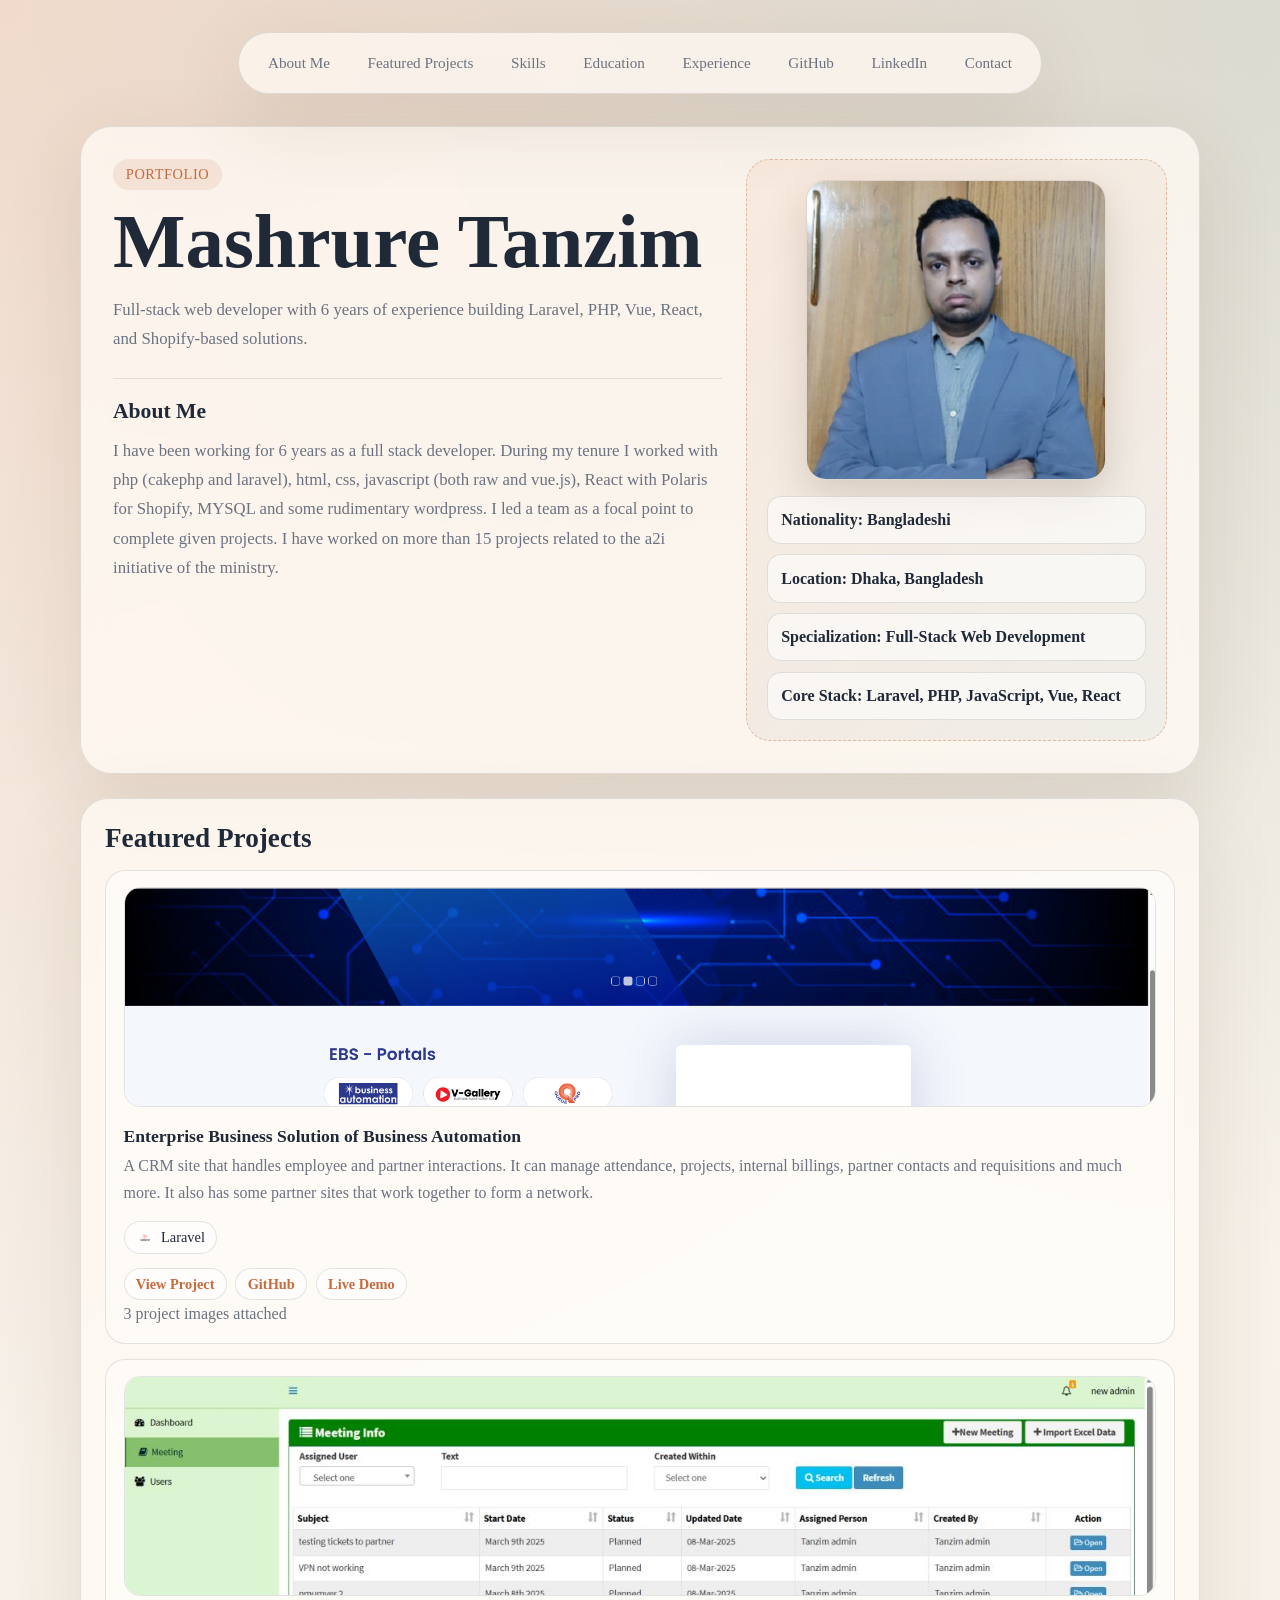
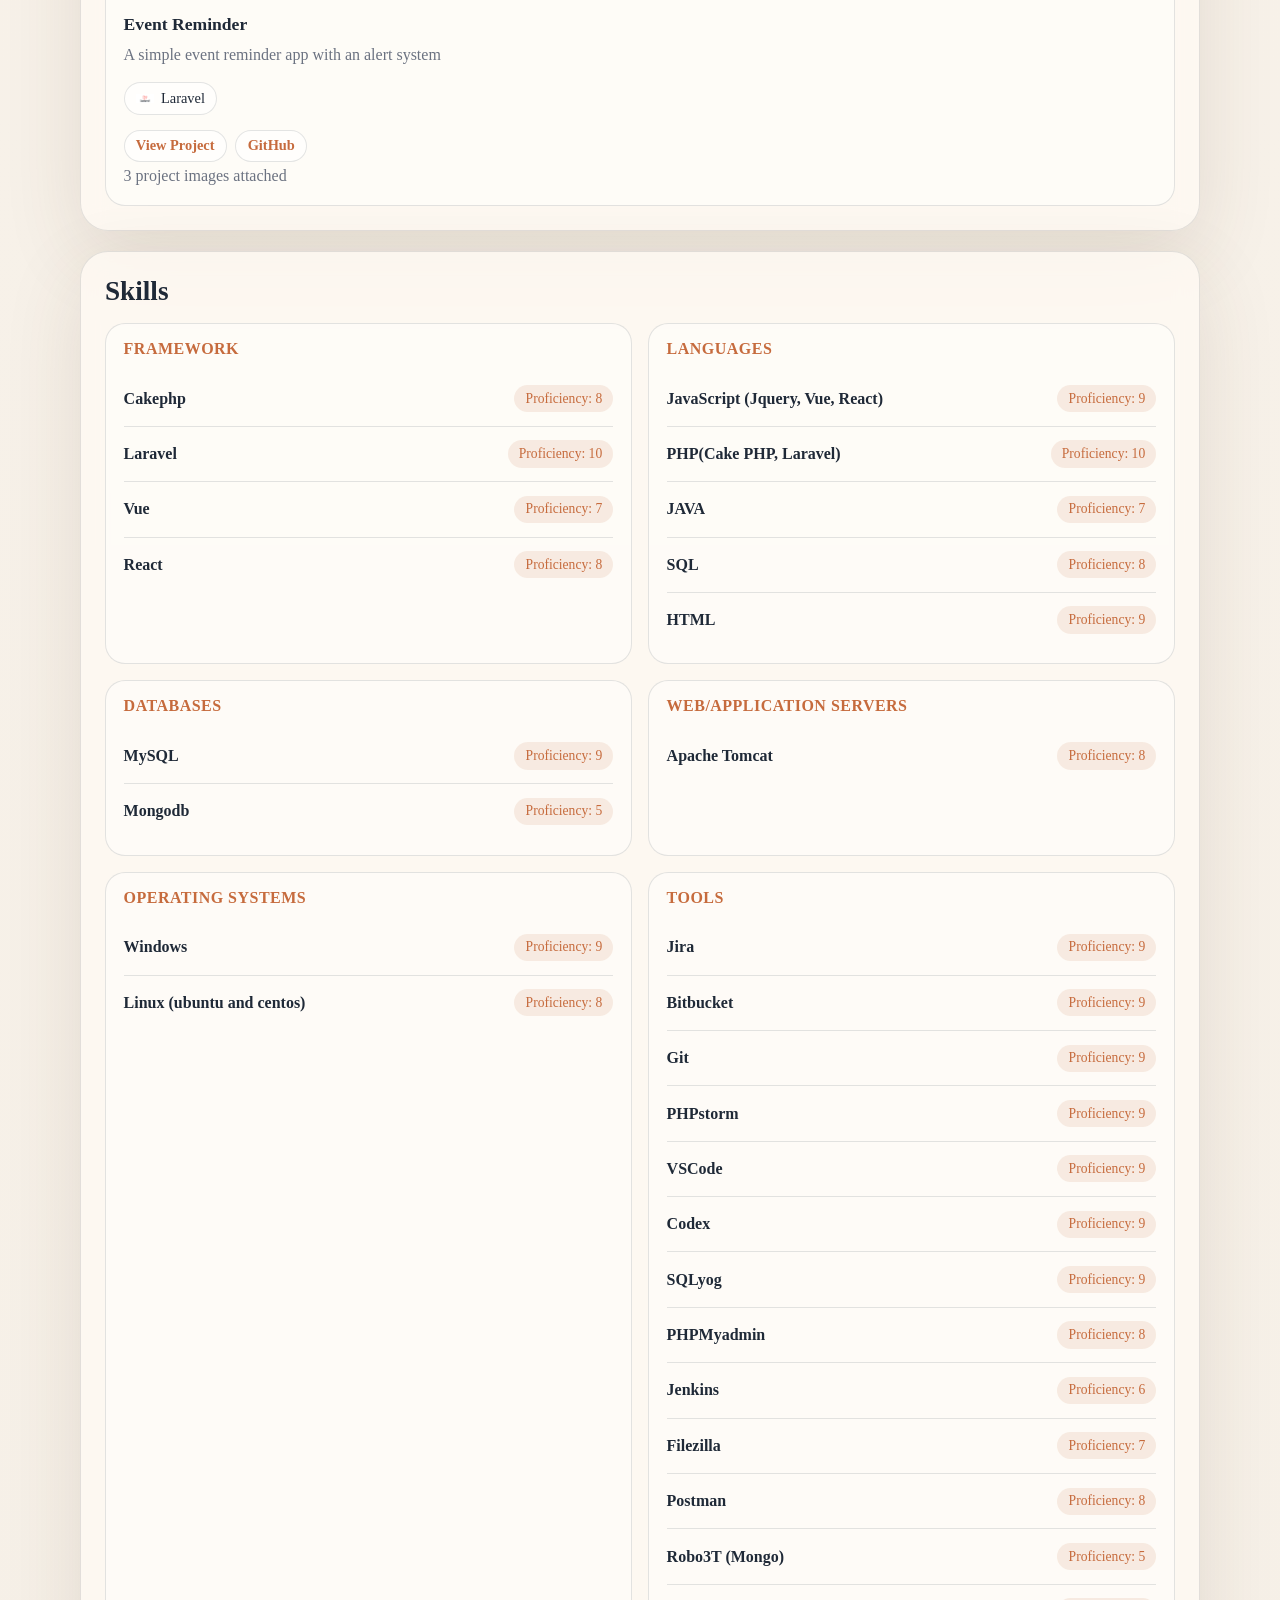
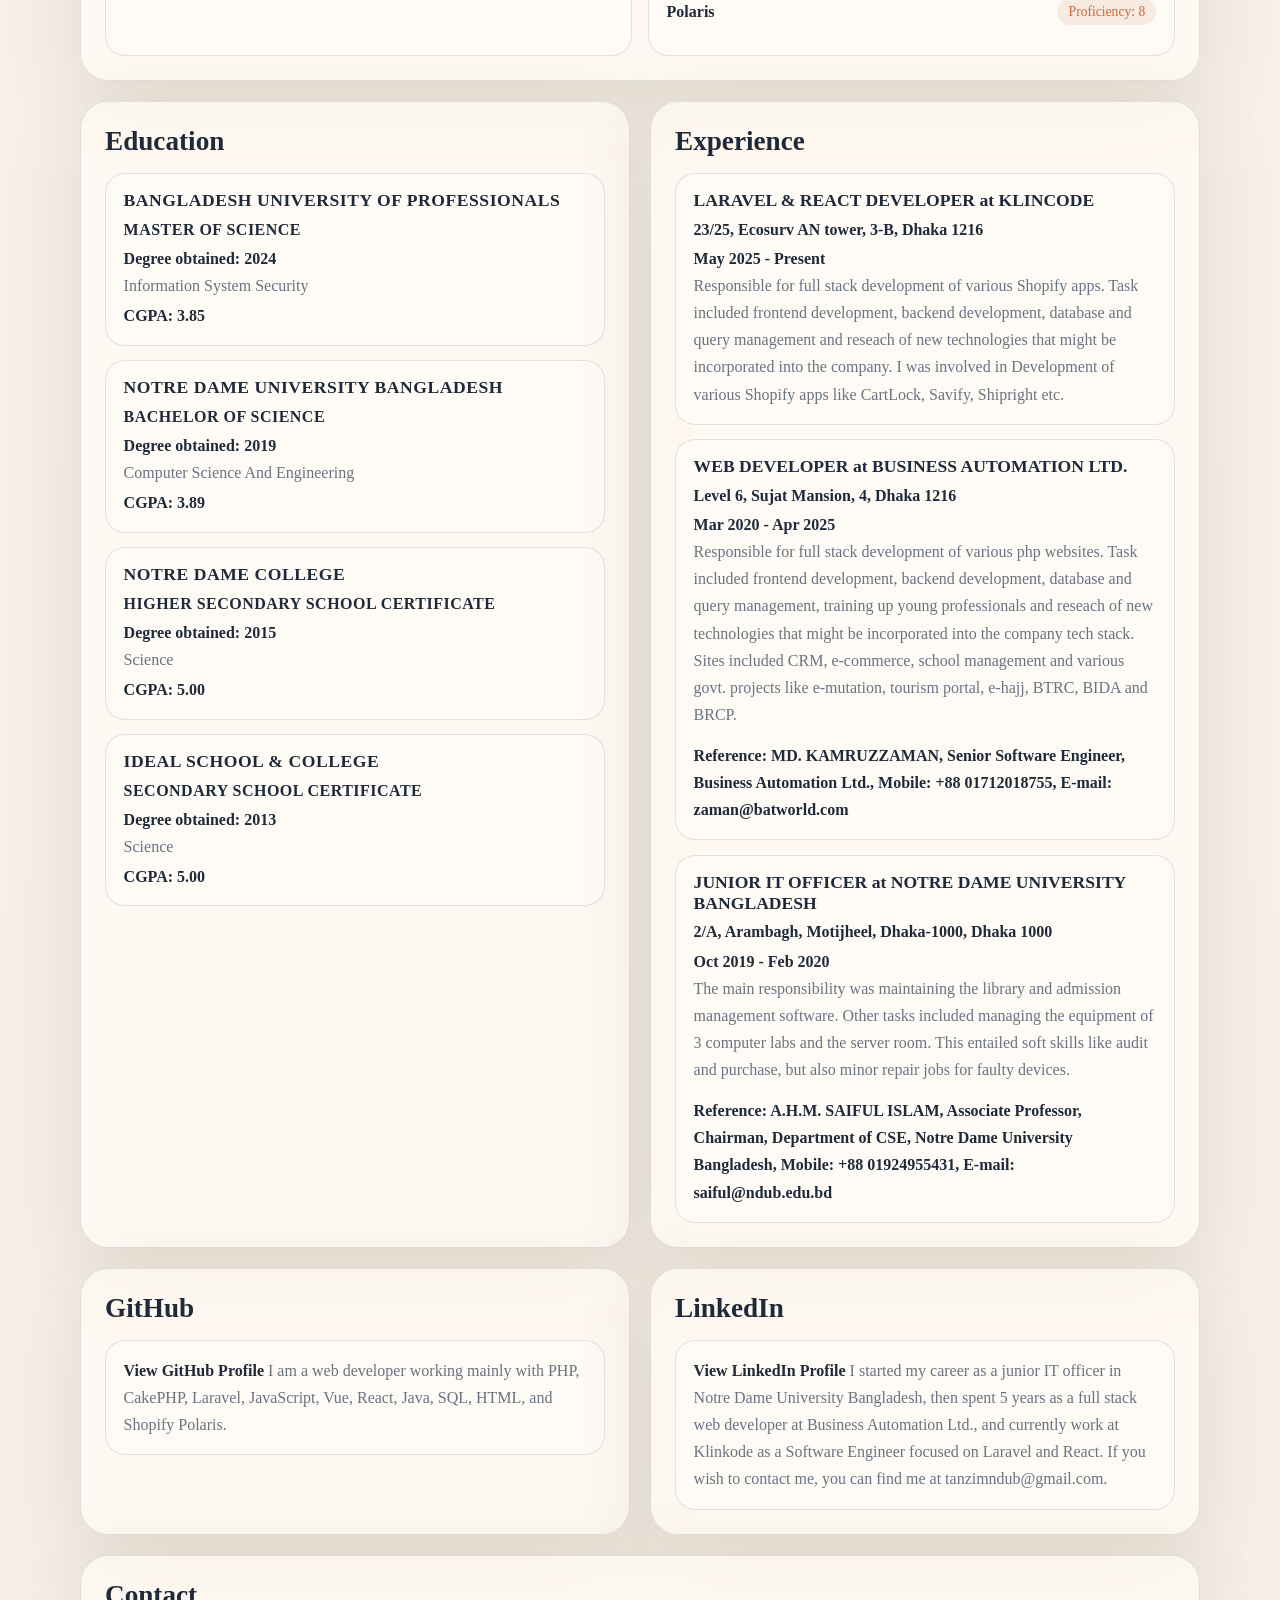
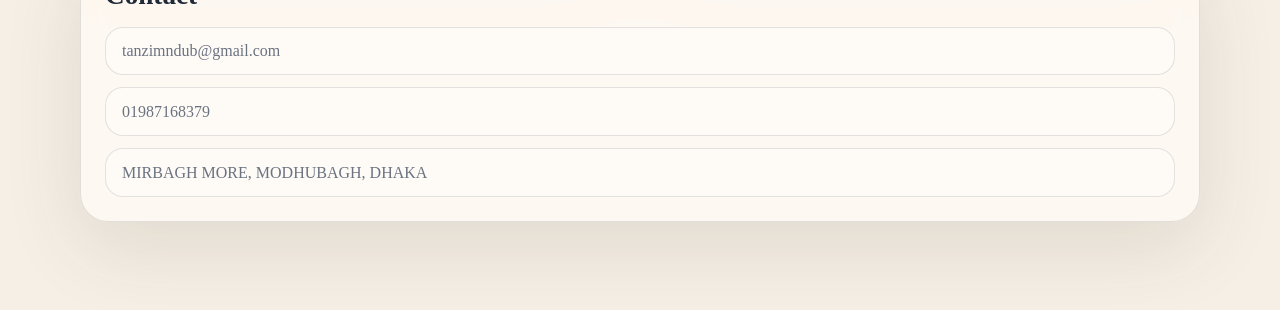
==== index.html @ 3fe3f683 "transform for github pages" ====
<!DOCTYPE html>
<html lang="en">
<head>
    <meta charset="utf-8">
    <meta name="viewport" content="width=device-width, initial-scale=1">
    <title>Portfolio</title>
    <link rel="icon" href="public/favicon.ico">
    <link rel="stylesheet" href="assets/site.css">
</head>
<body>
    <div class="page-shell">
        <header class="topbar">
            <nav aria-label="Section navigation">
                <a href="#about">About Me</a>
                <a href="#projects">Featured Projects</a>
                <a href="#skills">Skills</a>
                <a href="#education">Education</a>
                <a href="#experience">Experience</a>
                <a href="#github">GitHub</a>
                <a href="#linkedin">LinkedIn</a>
                <a href="#contact">Contact</a>
            </nav>
        </header>

        <main>
            <section class="hero" id="about">
                <div>
                    <div class="eyebrow" id="hero-eyebrow"></div>
                    <h1 id="hero-name"></h1>
                    <p id="hero-summary"></p>

                    <div class="hero-about">
                        <h2 id="hero-about-heading"></h2>
                        <p id="hero-about-text"></p>
                    </div>
                </div>

                <div class="hero-panel">
                    <div class="panel-box">
                        <img class="hero-image" id="hero-image" alt="">
                        <div class="hero-facts" id="hero-facts"></div>
                    </div>
                </div>
            </section>

            <section class="content-grid">
                <article class="section-card span-12" id="projects">
                    <h2>Featured Projects</h2>
                    <div class="project-list" id="projects-list"></div>
                </article>

                <article class="section-card span-12" id="skills">
                    <h2>Skills</h2>
                    <div class="skill-groups" id="skills-groups"></div>
                </article>

                <article class="section-card span-6" id="education">
                    <h2>Education</h2>
                    <div class="education-list" id="education-list"></div>
                </article>

                <article class="section-card span-6" id="experience">
                    <h2>Experience</h2>
                    <div class="experience-list" id="experience-list"></div>
                </article>

                <article class="section-card span-6" id="github">
                    <h2>GitHub</h2>
                    <div class="link-grid">
                        <a id="github-link" href="#" target="_blank" rel="noreferrer" aria-label="Open GitHub profile">
                            <strong id="github-title"></strong>
                            <span id="github-description"></span>
                        </a>
                    </div>
                </article>

                <article class="section-card span-6" id="linkedin">
                    <h2>LinkedIn</h2>
                    <div class="link-grid">
                        <a id="linkedin-link" href="#" target="_blank" rel="noreferrer" aria-label="Open LinkedIn profile">
                            <strong id="linkedin-title"></strong>
                            <span id="linkedin-description"></span>
                        </a>
                    </div>
                </article>

                <article class="section-card span-12" id="contact">
                    <h2>Contact</h2>
                    <div class="contact-list">
                        <div id="contact-email"></div>
                        <div id="contact-phone"></div>
                        <div id="contact-location"></div>
                    </div>
                </article>
            </section>
        </main>

        <footer>
            
        </footer>
    </div>

    <script type="module" src="assets/site.js"></script>
</body>
</html>
---- assets/site.css ----
:root {
    --bg: #f5efe6;
    --surface: rgba(255, 250, 244, 0.78);
    --surface-strong: #fffaf4;
    --text: #1f2937;
    --muted: #6b7280;
    --line: rgba(31, 41, 55, 0.12);
    --accent: #c66b3d;
    --accent-soft: rgba(198, 107, 61, 0.12);
    --shadow: 0 24px 80px rgba(84, 54, 31, 0.12);
}

* {
    box-sizing: border-box;
}

html {
    scroll-behavior: smooth;
}

body {
    margin: 0;
    min-height: 100vh;
    font-family: Georgia, "Times New Roman", serif;
    color: var(--text);
    background:
        radial-gradient(circle at top left, rgba(198, 107, 61, 0.18), transparent 28%),
        radial-gradient(circle at top right, rgba(47, 95, 83, 0.14), transparent 24%),
        linear-gradient(180deg, #f8f2ea 0%, var(--bg) 100%);
}

a {
    color: inherit;
    text-decoration: none;
}

.page-shell {
    width: min(1120px, calc(100% - 2rem));
    margin: 0 auto;
    padding: 2rem 0 4rem;
}

.topbar {
    position: sticky;
    top: 1rem;
    z-index: 10;
    display: flex;
    justify-content: center;
    margin-bottom: 2rem;
}

.topbar nav {
    display: flex;
    gap: 0.75rem;
    flex-wrap: wrap;
    justify-content: center;
    padding: 0.85rem 1rem;
    border: 1px solid var(--line);
    border-radius: 999px;
    background: rgba(255, 250, 244, 0.72);
    backdrop-filter: blur(16px);
    box-shadow: var(--shadow);
}

.topbar a,
.back-link {
    padding: 0.45rem 0.8rem;
    border-radius: 999px;
    color: var(--muted);
    font-size: 0.95rem;
}

.topbar a:hover,
.back-link:hover {
    background: var(--accent-soft);
    color: var(--text);
}

.hero,
.section-card,
.content-card {
    border: 1px solid var(--line);
    background: var(--surface);
    backdrop-filter: blur(12px);
    box-shadow: var(--shadow);
}

.hero {
    display: grid;
    grid-template-columns: 1.3fr 0.9fr;
    gap: 1.5rem;
    padding: 2rem;
    border-radius: 32px;
    margin-bottom: 1.5rem;
}

.eyebrow {
    display: inline-flex;
    align-items: center;
    gap: 0.5rem;
    margin-bottom: 1rem;
    padding: 0.45rem 0.8rem;
    border-radius: 999px;
    background: var(--accent-soft);
    color: var(--accent);
    font-size: 0.9rem;
    letter-spacing: 0.04em;
    text-transform: uppercase;
}

h1,
h2,
h3,
p {
    margin: 0;
}

h1 {
    font-size: clamp(2.6rem, 6vw, 5.2rem);
    line-height: 0.95;
    margin-bottom: 1rem;
}

.hero p,
.lead {
    max-width: 42rem;
    color: var(--muted);
    font-size: 1.05rem;
    line-height: 1.75;
}

.hero-about {
    margin-top: 1.5rem;
    padding-top: 1.25rem;
    border-top: 1px solid var(--line);
}

.hero-about h2 {
    margin-bottom: 0.75rem;
    font-size: 1.35rem;
}

.hero-panel {
    display: grid;
    gap: 1rem;
}

.panel-box {
    border: 1px dashed rgba(198, 107, 61, 0.4);
    border-radius: 24px;
    background:
        linear-gradient(135deg, rgba(198, 107, 61, 0.12), rgba(47, 95, 83, 0.08)),
        var(--surface-strong);
    min-height: 220px;
    padding: 1.25rem;
}

.hero-image {
    width: 100%;
    max-width: 300px;
    height: 300px;
    object-fit: cover;
    object-position: center top;
    border-radius: 20px;
    border: 1px solid rgba(31, 41, 55, 0.1);
    box-shadow: 0 16px 40px rgba(84, 54, 31, 0.18);
    margin-bottom: 1rem;
    margin-inline: auto;
    display: block;
}

.hero-facts {
    display: grid;
    gap: 0.65rem;
    margin-top: 0.25rem;
}

.hero-fact {
    display: block;
    padding: 0.7rem 0.85rem;
    border-radius: 14px;
    background: rgba(255, 255, 255, 0.56);
    border: 1px solid var(--line);
    font-weight: 700;
    color: var(--text);
    line-height: 1.5;
}

.content-grid {
    display: grid;
    grid-template-columns: repeat(12, 1fr);
    gap: 1.25rem;
}

.section-card,
.content-card {
    padding: 1.5rem;
    border-radius: 28px;
    min-height: 220px;
}

.section-card h2,
.content-card h2 {
    margin-bottom: 0.8rem;
    font-size: 1.7rem;
}

.span-6 {
    grid-column: span 6;
}

.span-12 {
    grid-column: span 12;
}

.link-grid,
.education-list,
.experience-list,
.project-list {
    display: grid;
    gap: 0.9rem;
    margin-top: 1rem;
}

.link-grid a {
    display: block;
    padding: 1rem 1.1rem;
    border: 1px solid var(--line);
    border-radius: 20px;
    background: rgba(255, 255, 255, 0.36);
    transition: transform 0.2s ease, border-color 0.2s ease;
}

.link-grid a:hover {
    transform: translateY(-2px);
    border-color: rgba(198, 107, 61, 0.4);
}

.contact-list {
    display: grid;
    gap: 0.75rem;
    margin-top: 1rem;
}

.skill-groups {
    display: grid;
    grid-template-columns: repeat(2, minmax(0, 1fr));
    gap: 1rem;
    margin-top: 1rem;
}

.skill-group,
.skill-item,
.experience-item,
.education-item,
.project-item,
.highlight-item,
.image-card {
    padding: 1rem 1.1rem;
    border-radius: 20px;
    border: 1px solid var(--line);
    background: rgba(255, 255, 255, 0.42);
}

.skill-group h3 {
    margin-bottom: 0.85rem;
    font-size: 1rem;
    color: var(--accent);
    letter-spacing: 0.03em;
    text-transform: uppercase;
}

.skill-item {
    display: grid;
    grid-template-columns: minmax(0, 1fr) auto;
    align-items: center;
    gap: 0.75rem;
    padding: 0.85rem 0;
    border: 0;
    border-radius: 0;
    background: transparent;
}

.skill-item + .skill-item {
    border-top: 1px solid var(--line);
}

.skill-score {
    flex-shrink: 0;
    padding: 0.35rem 0.7rem;
    border-radius: 999px;
    background: var(--accent-soft);
    color: var(--accent);
    font-size: 0.85rem;
    white-space: nowrap;
}

.education-item h3,
.experience-item h3,
.project-item h3 {
    margin-bottom: 0.35rem;
    font-size: 1.1rem;
}

.education-item h3 {
    text-transform: uppercase;
    letter-spacing: 0.03em;
}

.education-degree,
.education-meta,
.experience-meta,
.experience-reference {
    color: var(--text);
    font-weight: 700;
    line-height: 1.6;
}

.education-degree {
    margin-bottom: 0.25rem;
    text-transform: uppercase;
    letter-spacing: 0.03em;
}

.education-meta,
.experience-meta {
    margin-top: 0.25rem;
}

.experience-reference {
    margin-top: 0.85rem;
    line-height: 1.7;
}

.section-card p,
.project-meta,
.link-grid a span,
.caption,
.muted-copy {
    color: var(--muted);
    line-height: 1.7;
}

.project-list {
    grid-template-columns: 1fr;
}

.project-preview {
    width: 100%;
    height: 220px;
    margin-bottom: 0.9rem;
    border-radius: 16px;
    border: 1px solid var(--line);
    object-fit: cover;
    object-position: top center;
}

.project-item h3 a:hover {
    color: var(--accent);
}

.project-tags,
.project-links,
.meta-list,
.tag-list,
.link-list {
    display: flex;
    flex-wrap: wrap;
    gap: 0.55rem;
    margin-top: 0.9rem;
}

.project-tag,
.project-link,
.meta-pill,
.tag,
.action-link {
    display: inline-flex;
    align-items: center;
    gap: 0.45rem;
    padding: 0.4rem 0.7rem;
    border-radius: 999px;
    border: 1px solid var(--line);
    background: rgba(255, 255, 255, 0.55);
    font-size: 0.9rem;
    line-height: 1.2;
}

.project-tag img,
.tag img {
    width: 18px;
    height: 18px;
    object-fit: contain;
    flex-shrink: 0;
}

.project-link,
.action-link,
.back-link {
    color: var(--accent);
    font-weight: 700;
}

.back-link {
    display: inline-flex;
    align-items: center;
    gap: 0.4rem;
    margin-bottom: 1.25rem;
    padding: 0.7rem 1rem;
    border: 1px solid var(--line);
    border-radius: 999px;
    background: rgba(255, 250, 244, 0.72);
    box-shadow: var(--shadow);
}

.hero.detail-hero {
    grid-template-columns: 1.15fr 0.85fr;
    padding: 1.6rem;
}

.cover-image {
    width: 100%;
    height: 100%;
    min-height: 280px;
    object-fit: cover;
    border-radius: 22px;
    border: 1px solid var(--line);
}

.content-grid.project-detail-grid {
    grid-template-columns: 1.2fr 0.8fr;
}

.body-copy {
    color: var(--text);
    line-height: 1.85;
    white-space: pre-line;
}

.highlight-list,
.image-grid {
    display: grid;
    gap: 0.75rem;
    margin-top: 0.9rem;
}

.image-card img {
    width: 100%;
    border-radius: 14px;
    border: 1px solid var(--line);
    object-fit: cover;
}

.empty-state,
.empty-note {
    margin-top: 1rem;
    padding: 1rem 1.1rem;
    border: 1px dashed rgba(198, 107, 61, 0.35);
    border-radius: 20px;
    color: var(--muted);
    background: rgba(255, 255, 255, 0.28);
}

.contact-list div {
    padding: 0.9rem 1rem;
    border-radius: 18px;
    background: rgba(255, 255, 255, 0.4);
    border: 1px solid var(--line);
    color: var(--muted);
}

footer {
    padding: 1.5rem 0 0;
    text-align: center;
    color: var(--muted);
    font-size: 0.95rem;
}

@media (max-width: 900px) {
    .hero,
    .hero.detail-hero,
    .content-grid,
    .content-grid.project-detail-grid,
    .skill-groups {
        grid-template-columns: 1fr;
    }

    .span-6,
    .span-12 {
        grid-column: auto;
    }
}

@media (max-width: 640px) {
    .page-shell {
        width: min(100% - 1rem, 1120px);
        padding-top: 1rem;
    }

    .topbar {
        top: 0.5rem;
        margin-bottom: 1rem;
    }

    .topbar nav {
        border-radius: 24px;
    }

    .hero,
    .section-card,
    .content-card {
        padding: 1.2rem;
        border-radius: 24px;
    }
}
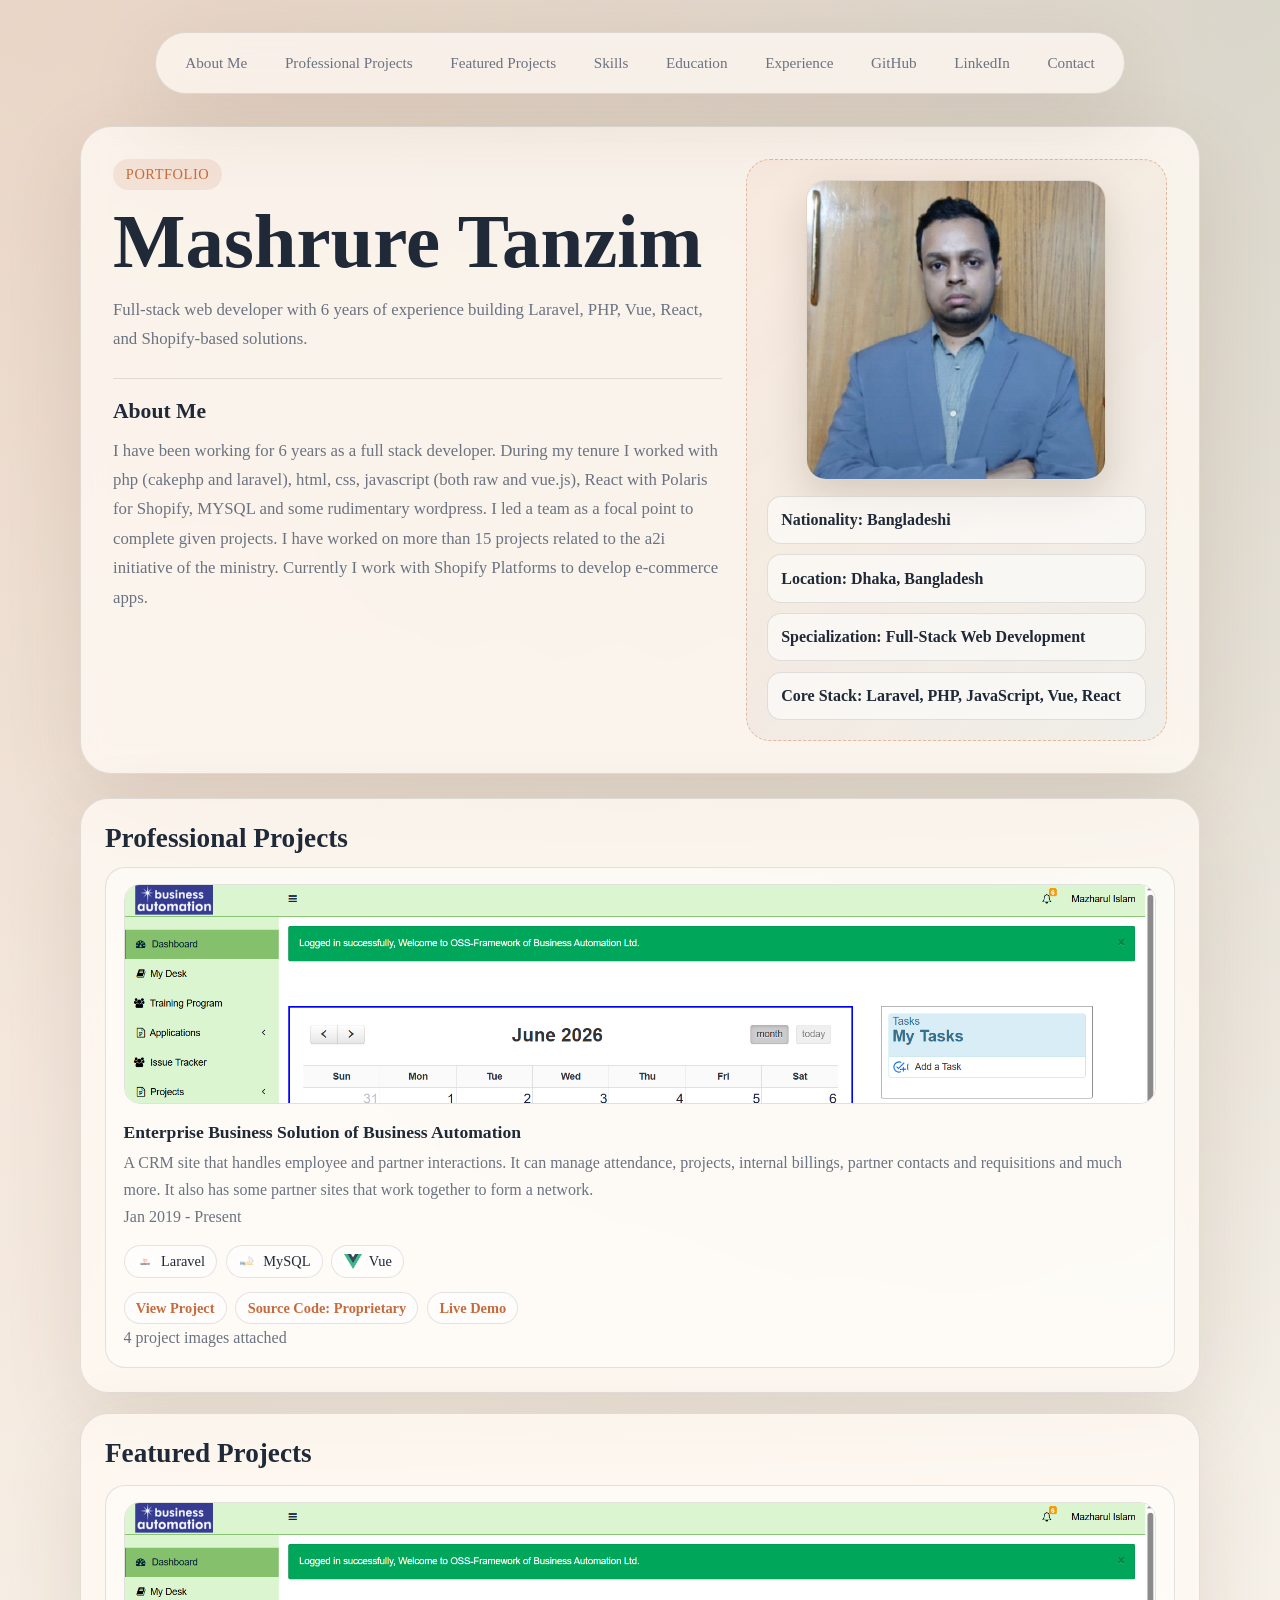
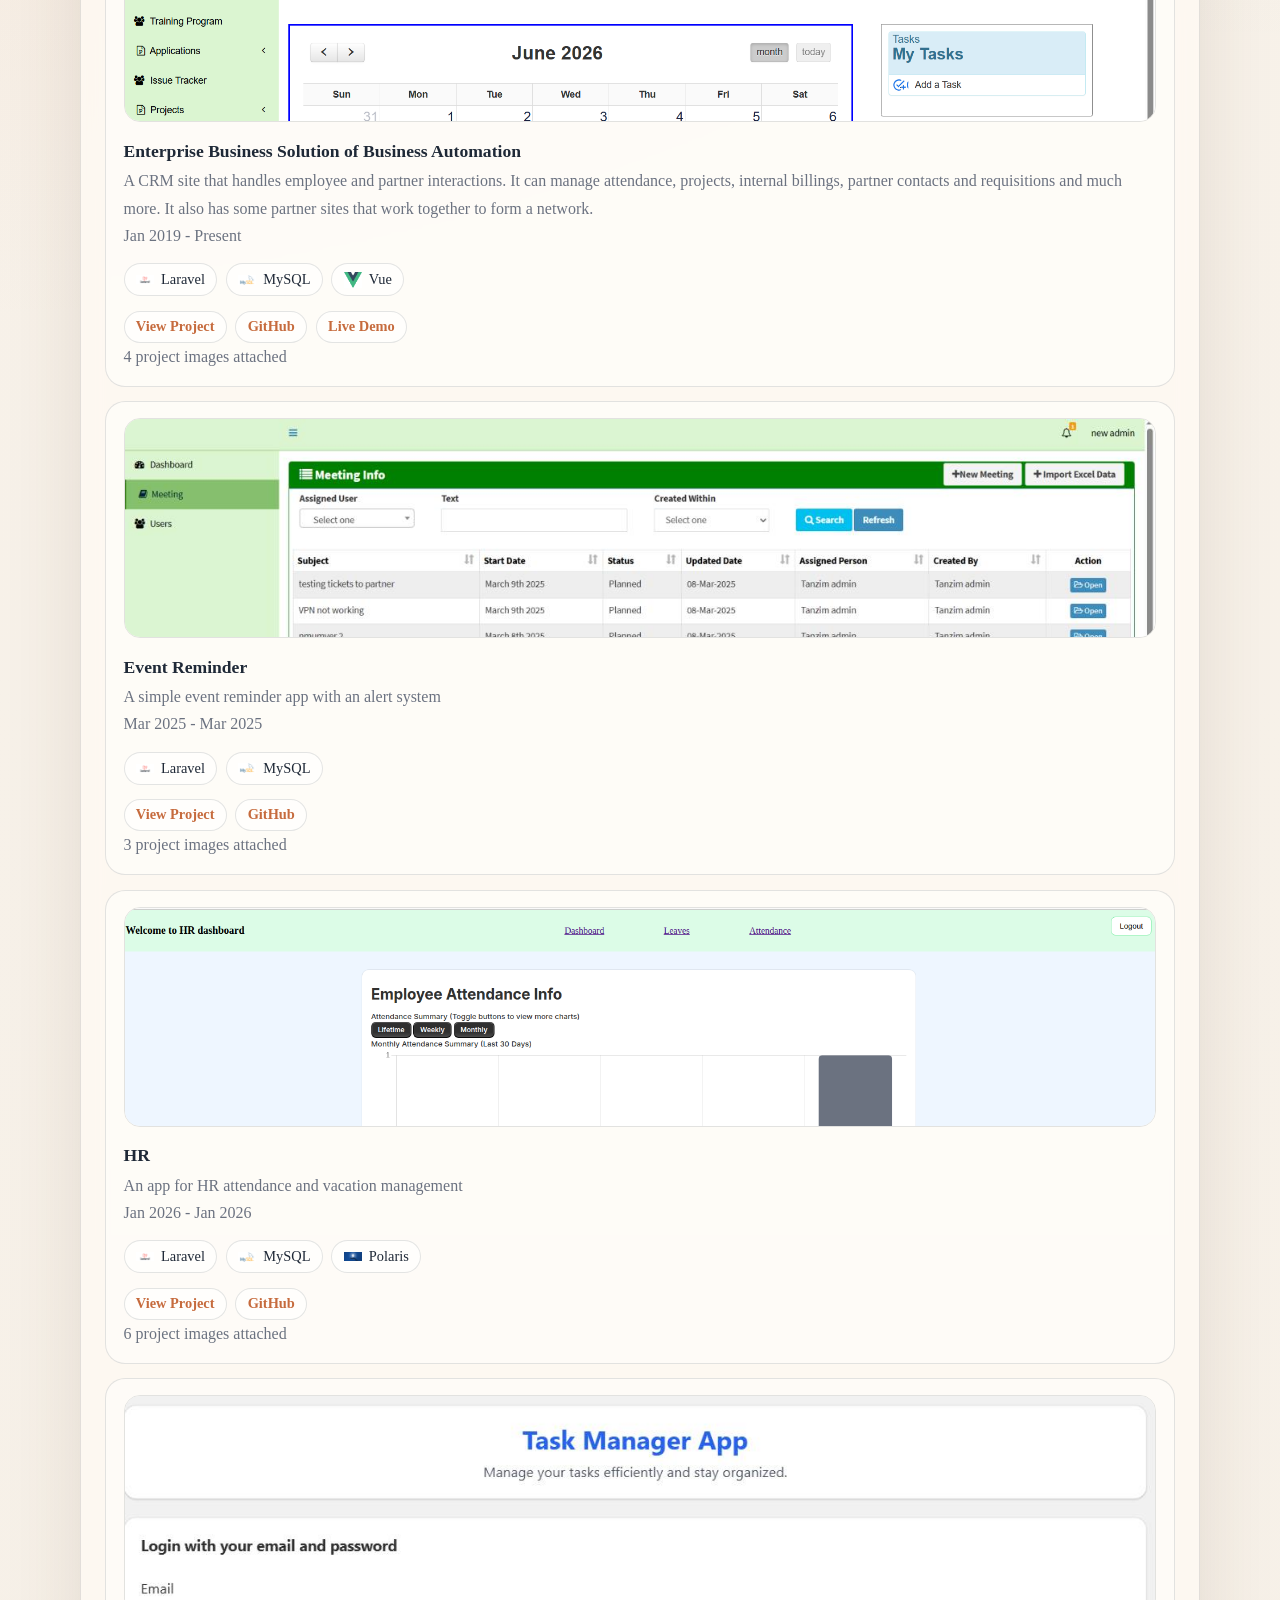
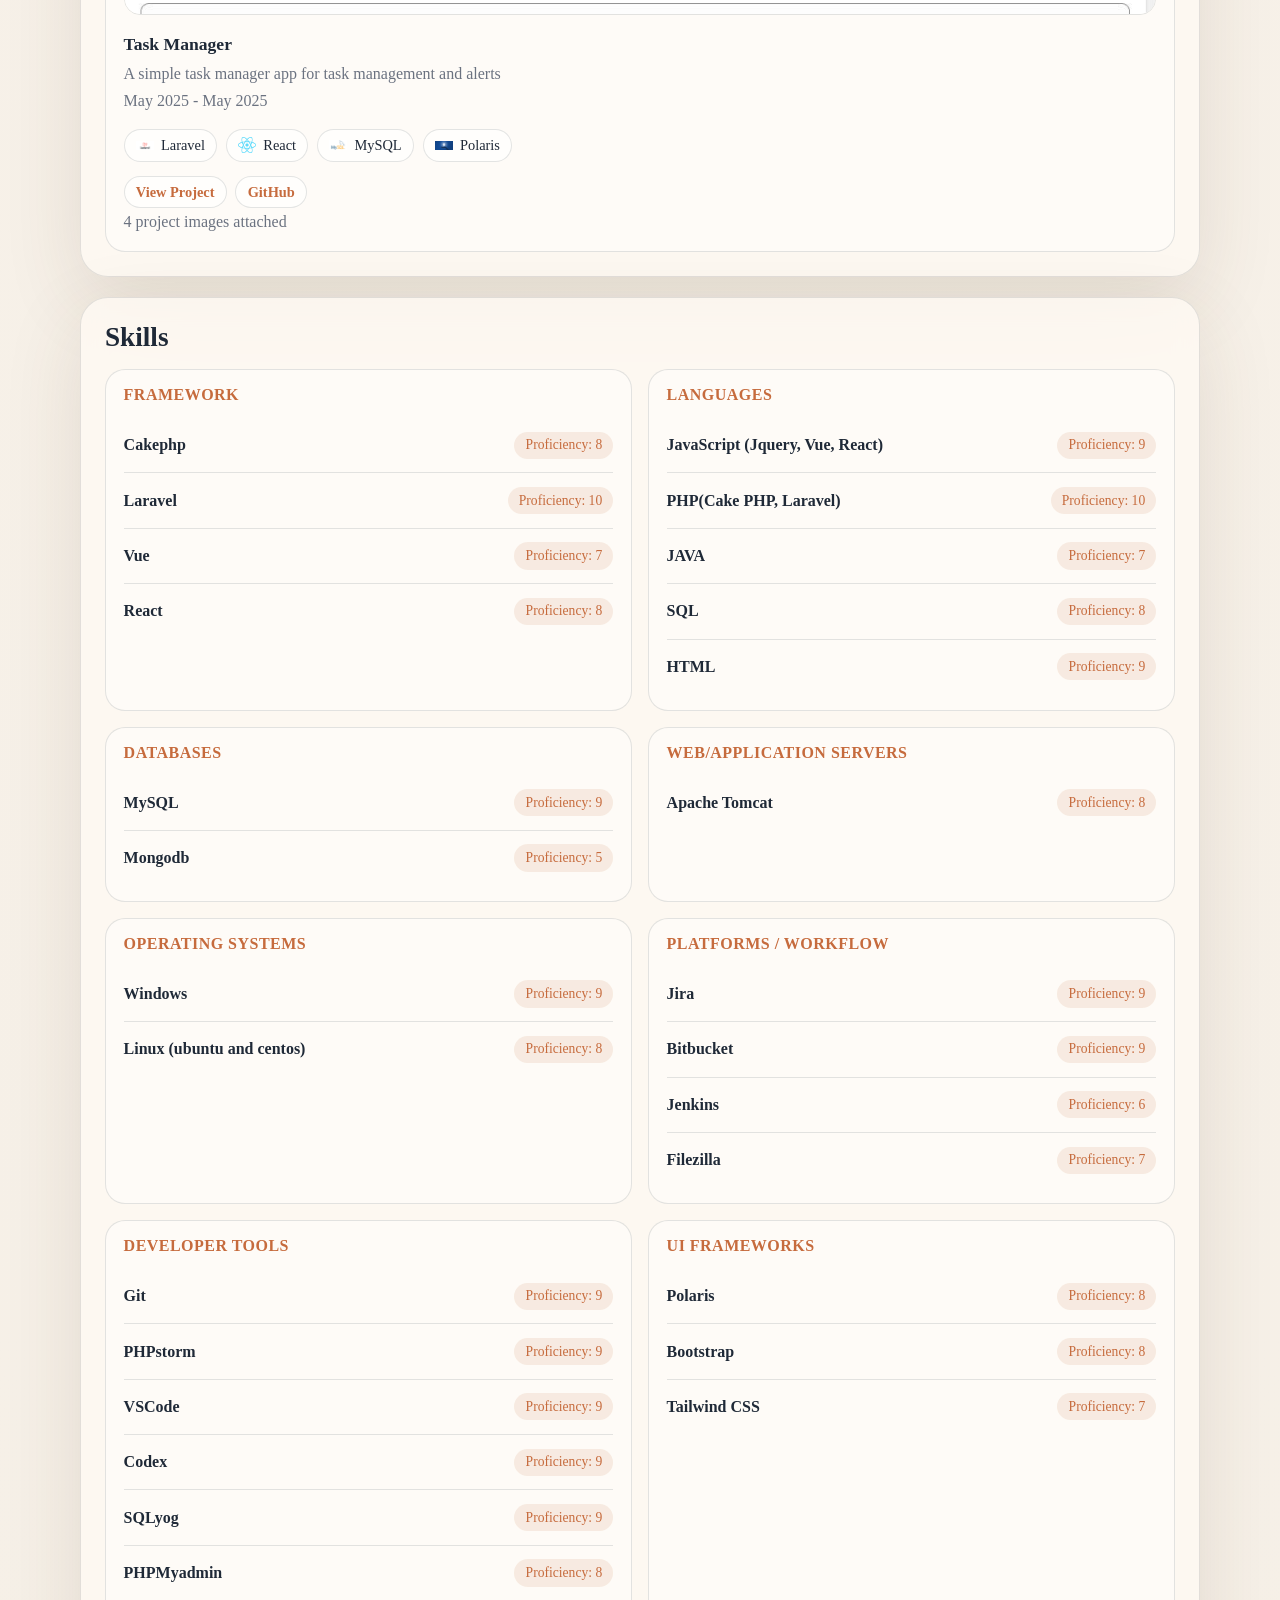
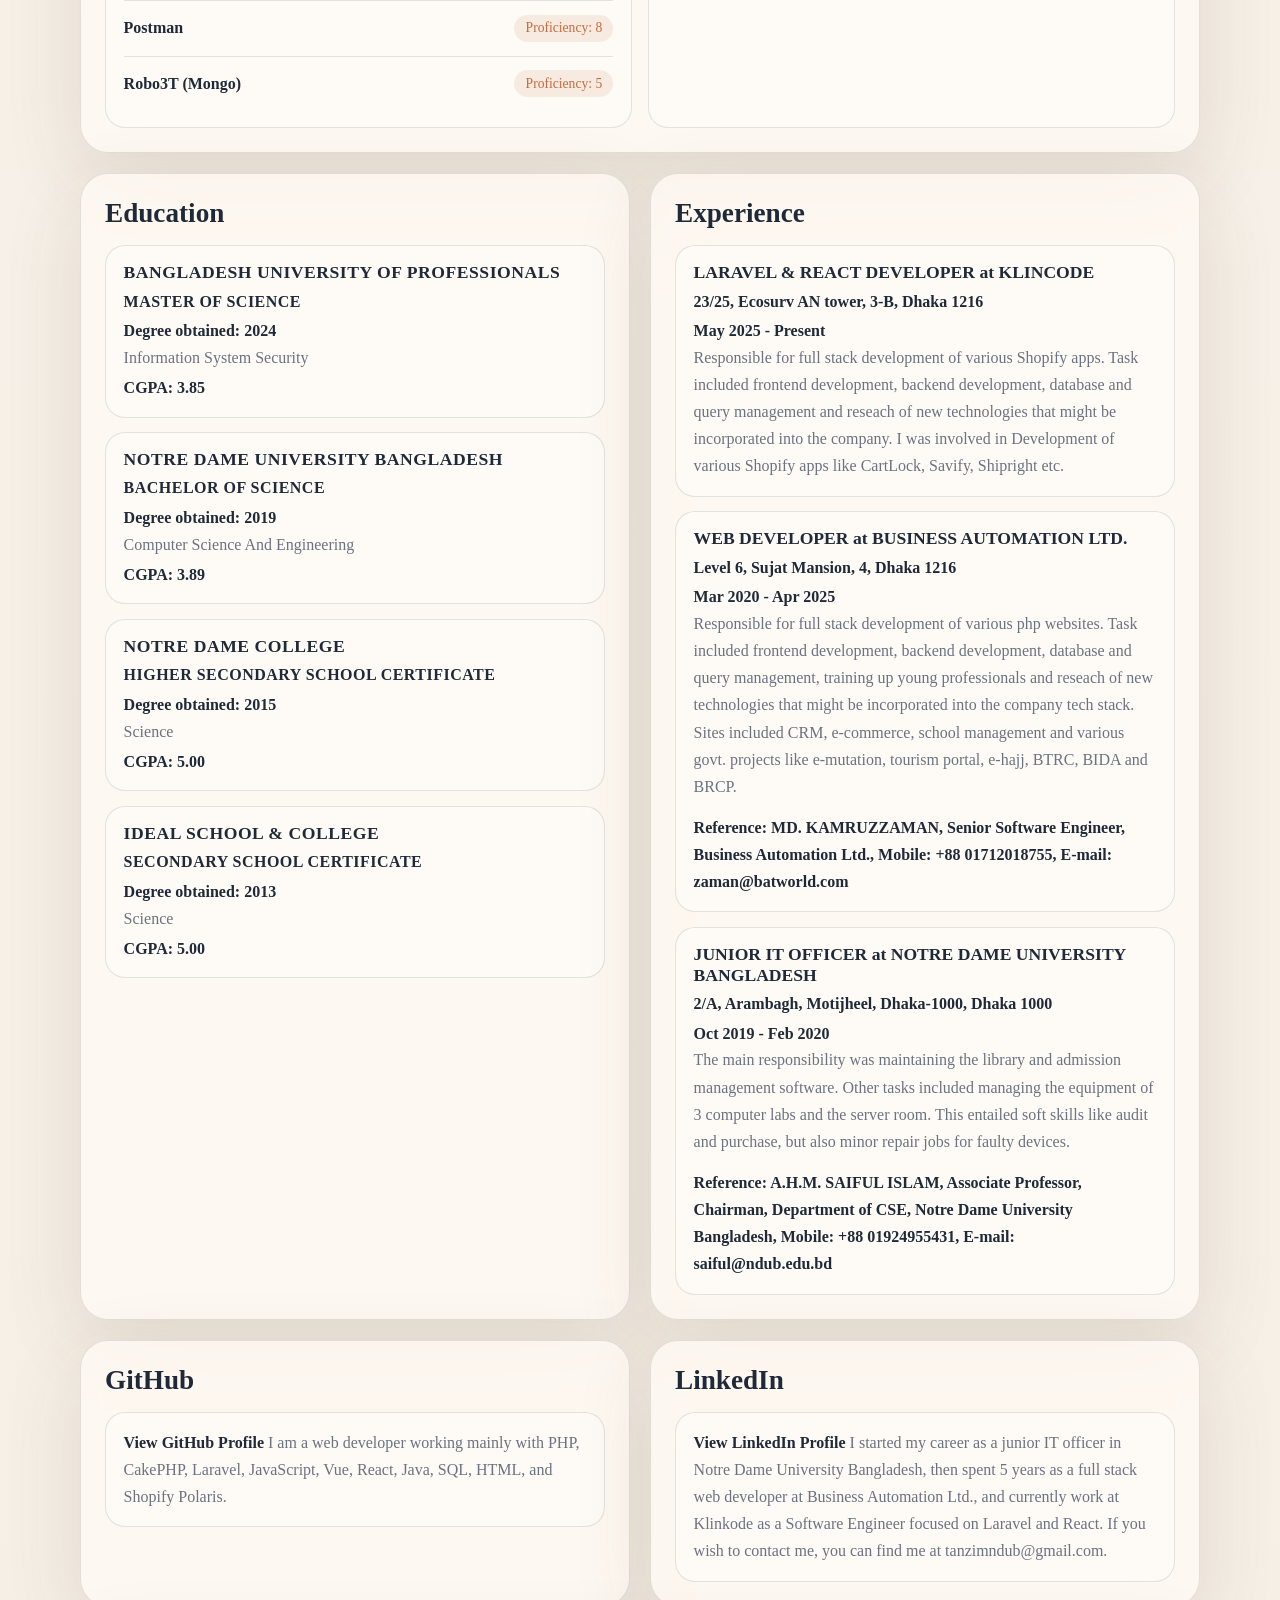
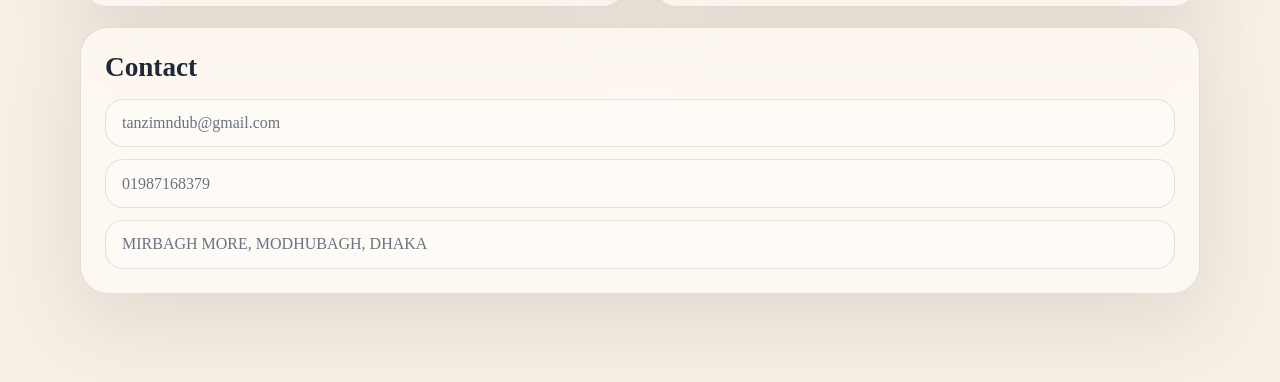
==== commit c3b11391: "add professional project section" ====
--- a/index.html
+++ b/index.html
@@ -12,6 +12,7 @@
         <header class="topbar">
             <nav aria-label="Section navigation">
                 <a href="#about">About Me</a>
+                <a href="#professional">Professional Projects</a>
                 <a href="#projects">Featured Projects</a>
                 <a href="#skills">Skills</a>
                 <a href="#education">Education</a>
@@ -44,6 +45,11 @@
             </section>
 
             <section class="content-grid">
+                 <article class="section-card span-12" id="professional">
+                    <h2>Professional Projects</h2>
+                    <div class="project-professional" id="projects-professional"></div>
+                </article>
+
                 <article class="section-card span-12" id="projects">
                     <h2>Featured Projects</h2>
                     <div class="project-list" id="projects-list"></div>
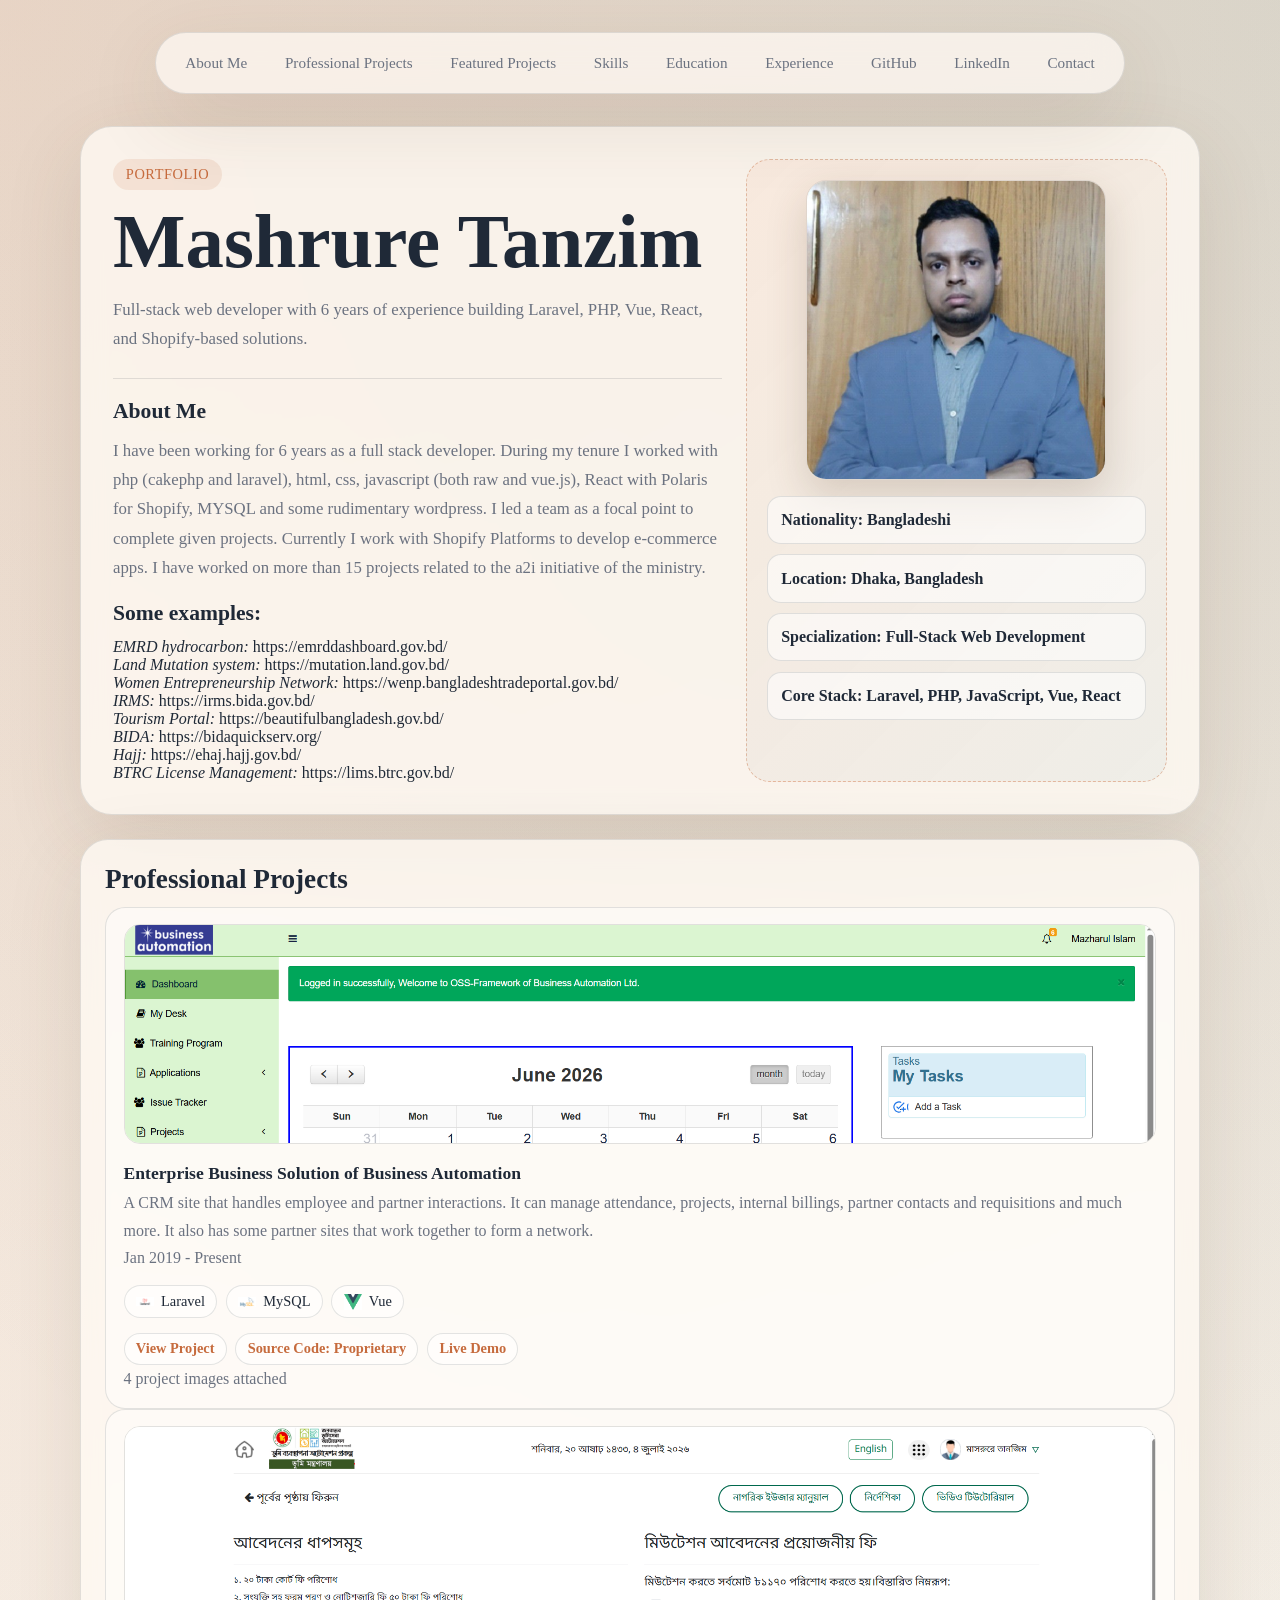
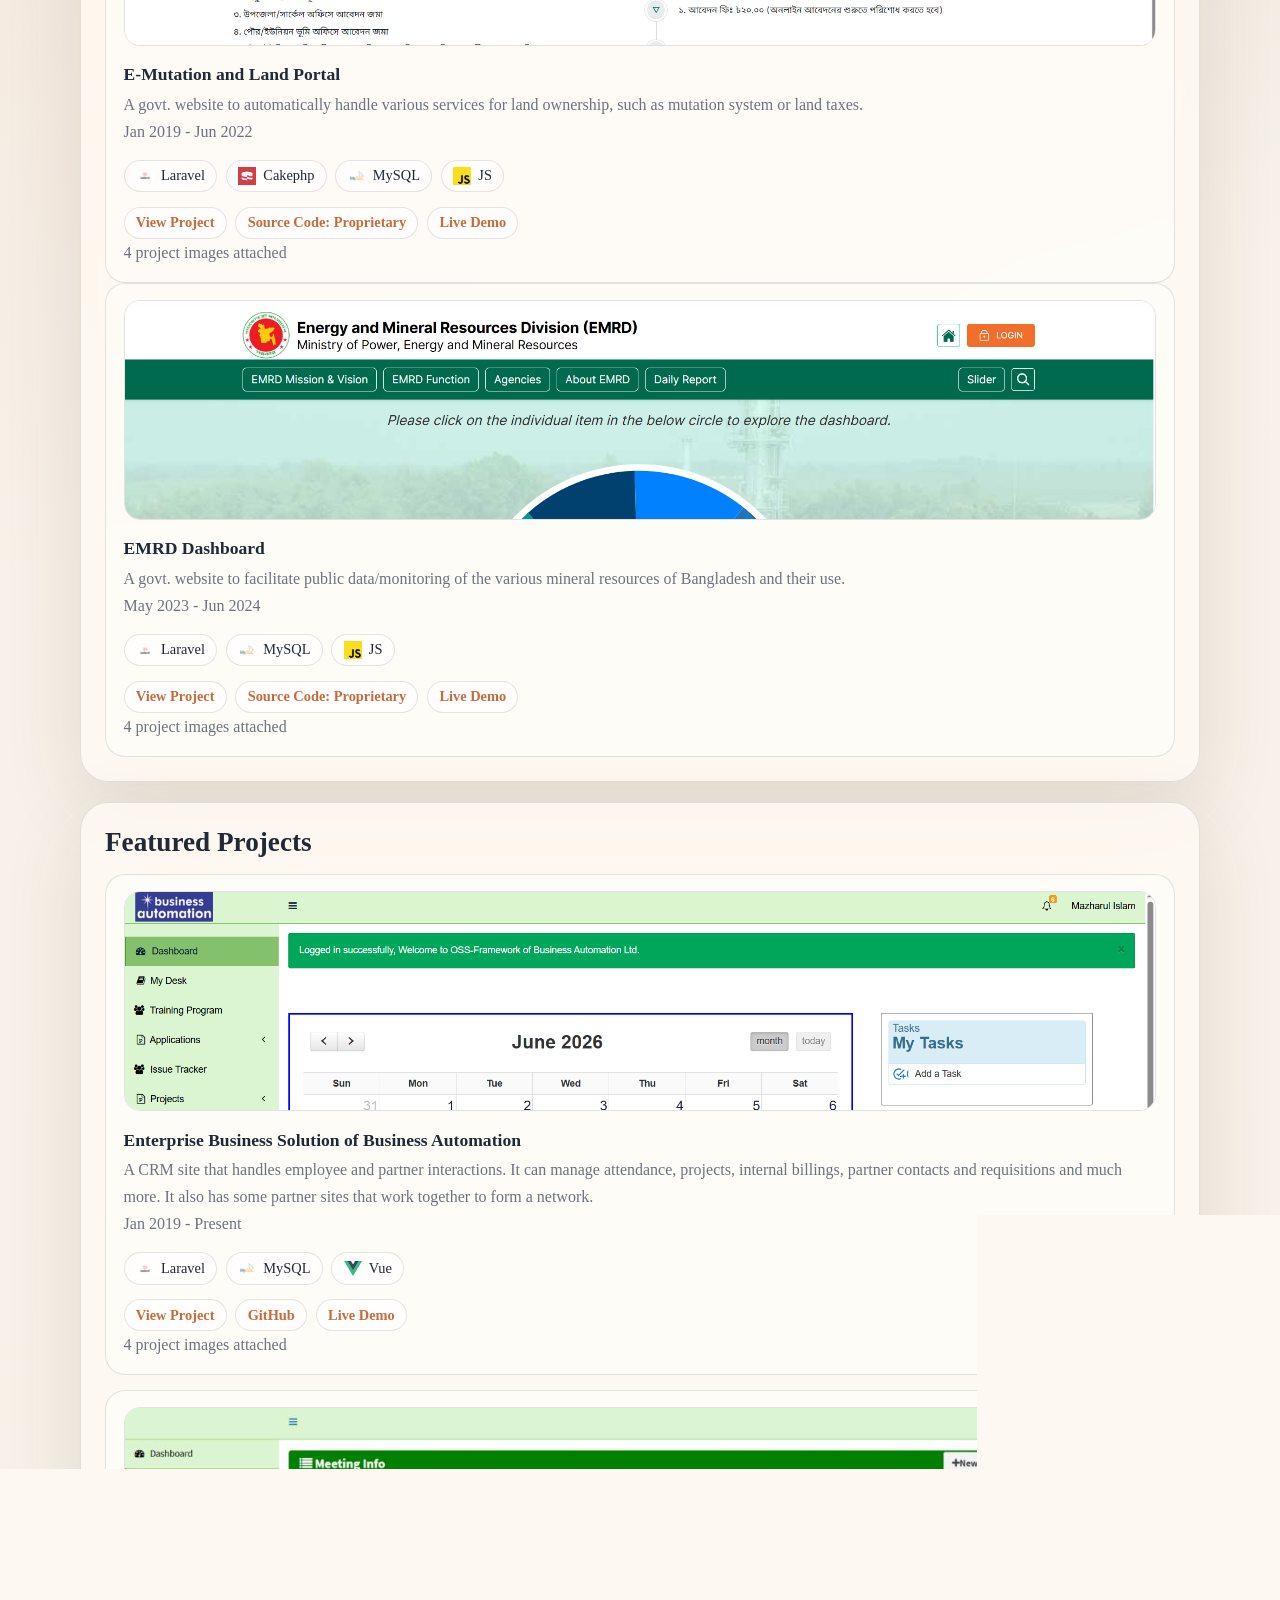
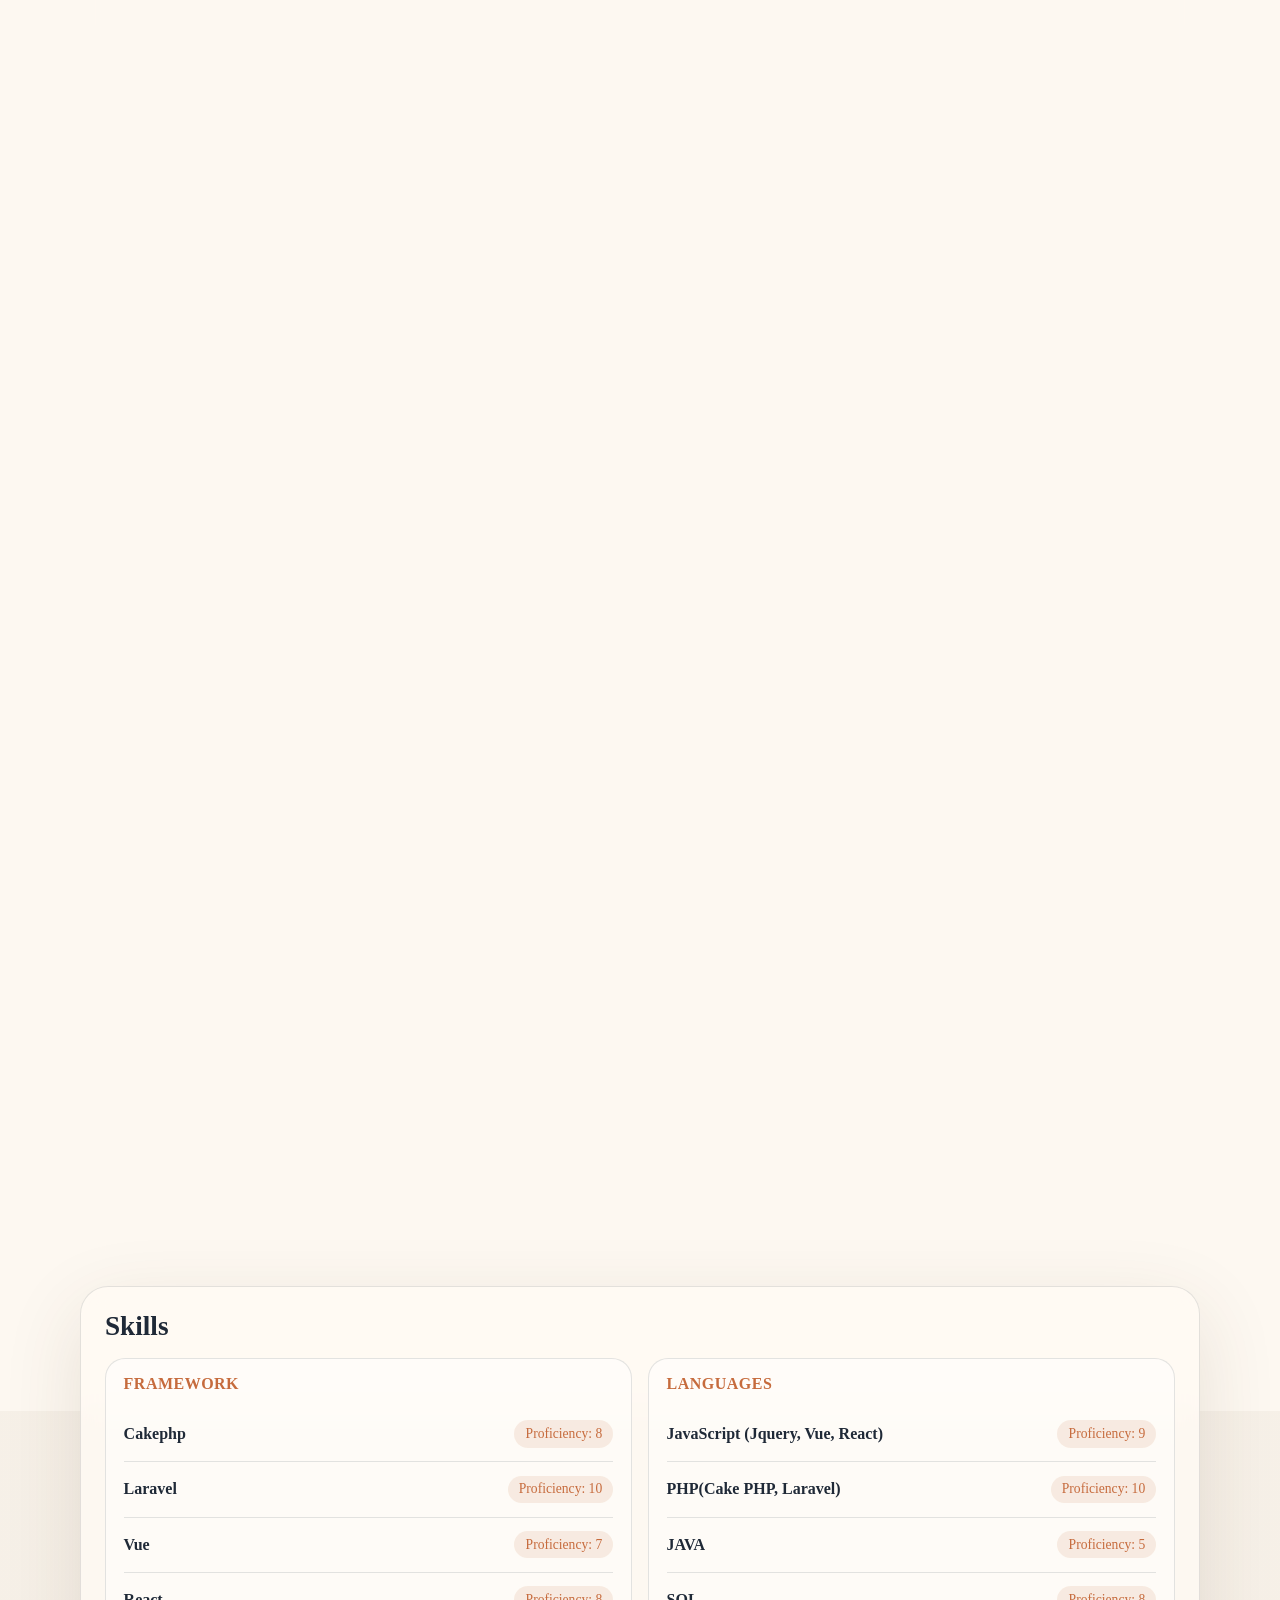
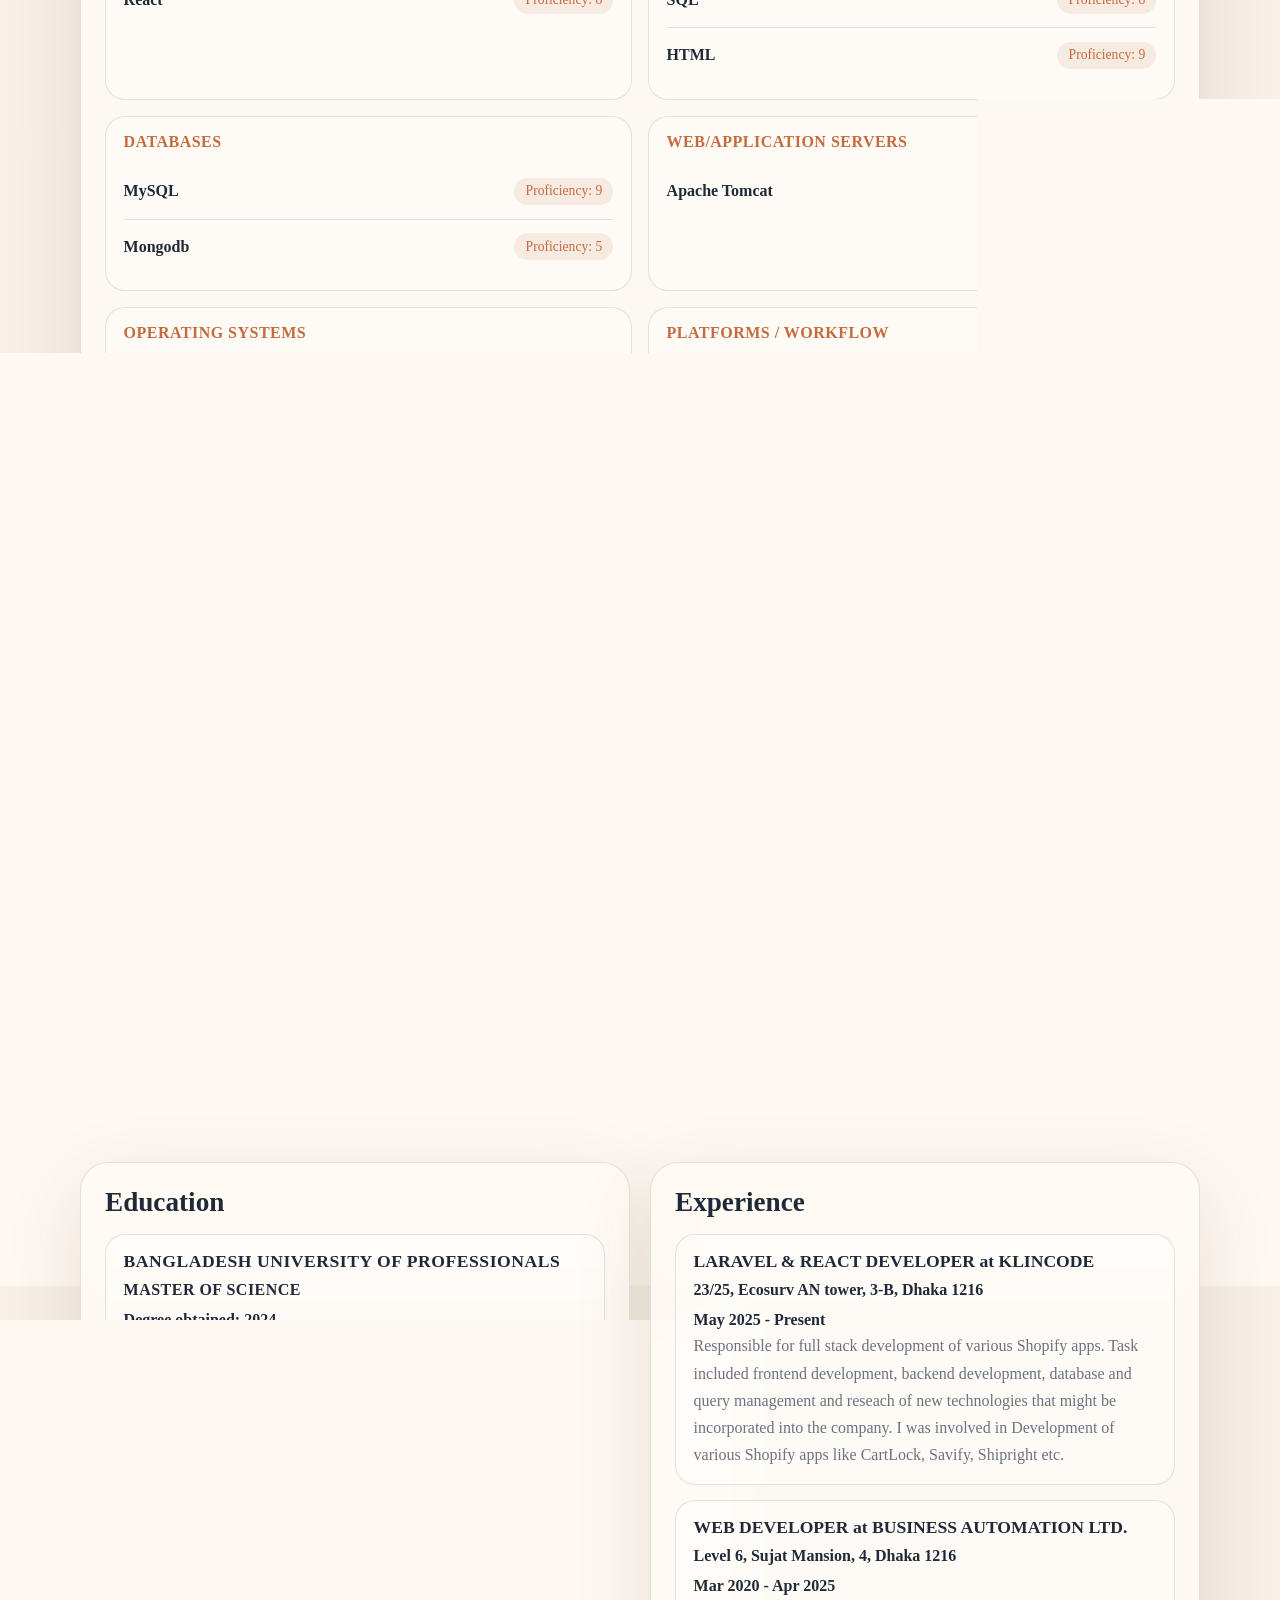
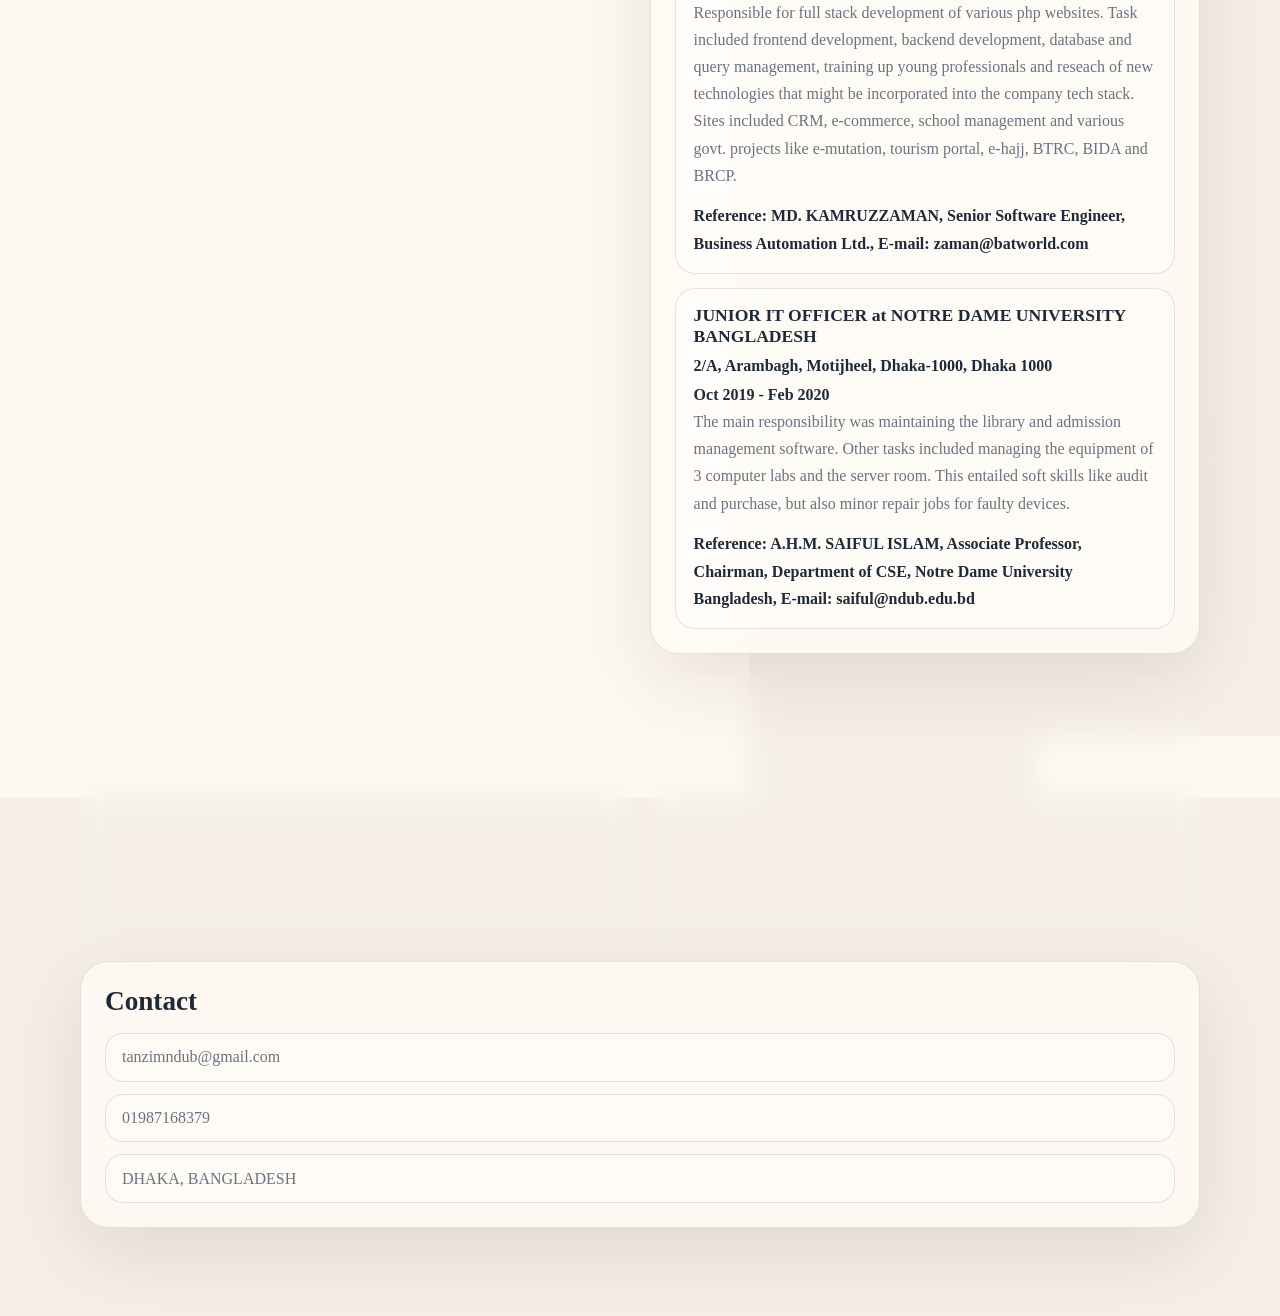
==== commit 4585f851: "add emrd" ====
--- a/index.html
+++ b/index.html
@@ -33,6 +33,18 @@
                     <div class="hero-about">
                         <h2 id="hero-about-heading"></h2>
                         <p id="hero-about-text"></p>
+                        <br>
+                        <p><h2>Some examples:</h2>
+
+                            <i>EMRD hydrocarbon:</i> https://emrddashboard.gov.bd/<br>
+                            <i>Land Mutation system:</i> https://mutation.land.gov.bd/<br>
+                            <i>Women Entrepreneurship Network:</i> https://wenp.bangladeshtradeportal.gov.bd/<br>
+                            <i>IRMS:</i> https://irms.bida.gov.bd/<br>
+                            <i>Tourism Portal:</i> https://beautifulbangladesh.gov.bd/<br>
+                            <i>BIDA:</i> https://bidaquickserv.org/<br>
+                            <i>Hajj:</i> https://ehaj.hajj.gov.bd/<br>
+                            <i>BTRC License Management:</i> https://lims.btrc.gov.bd/<br>
+                        </p>
                     </div>
                 </div>
 
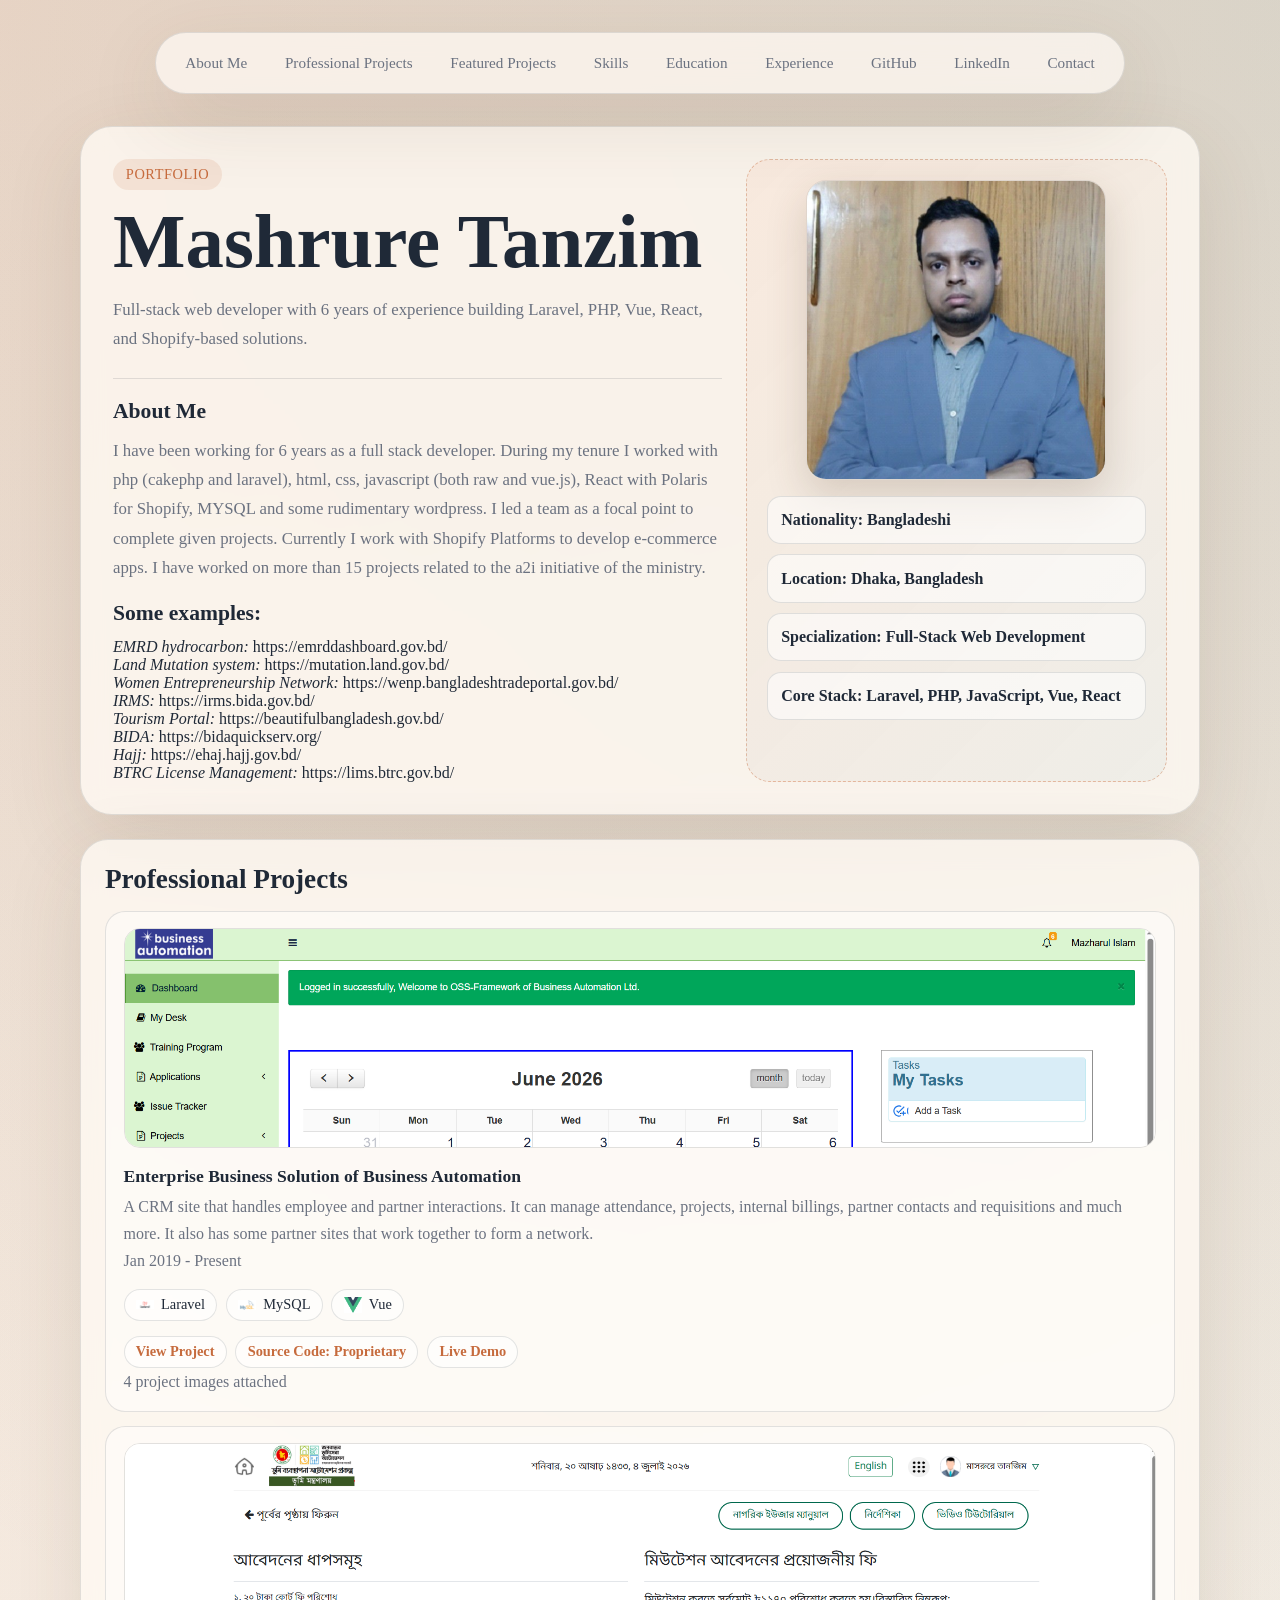
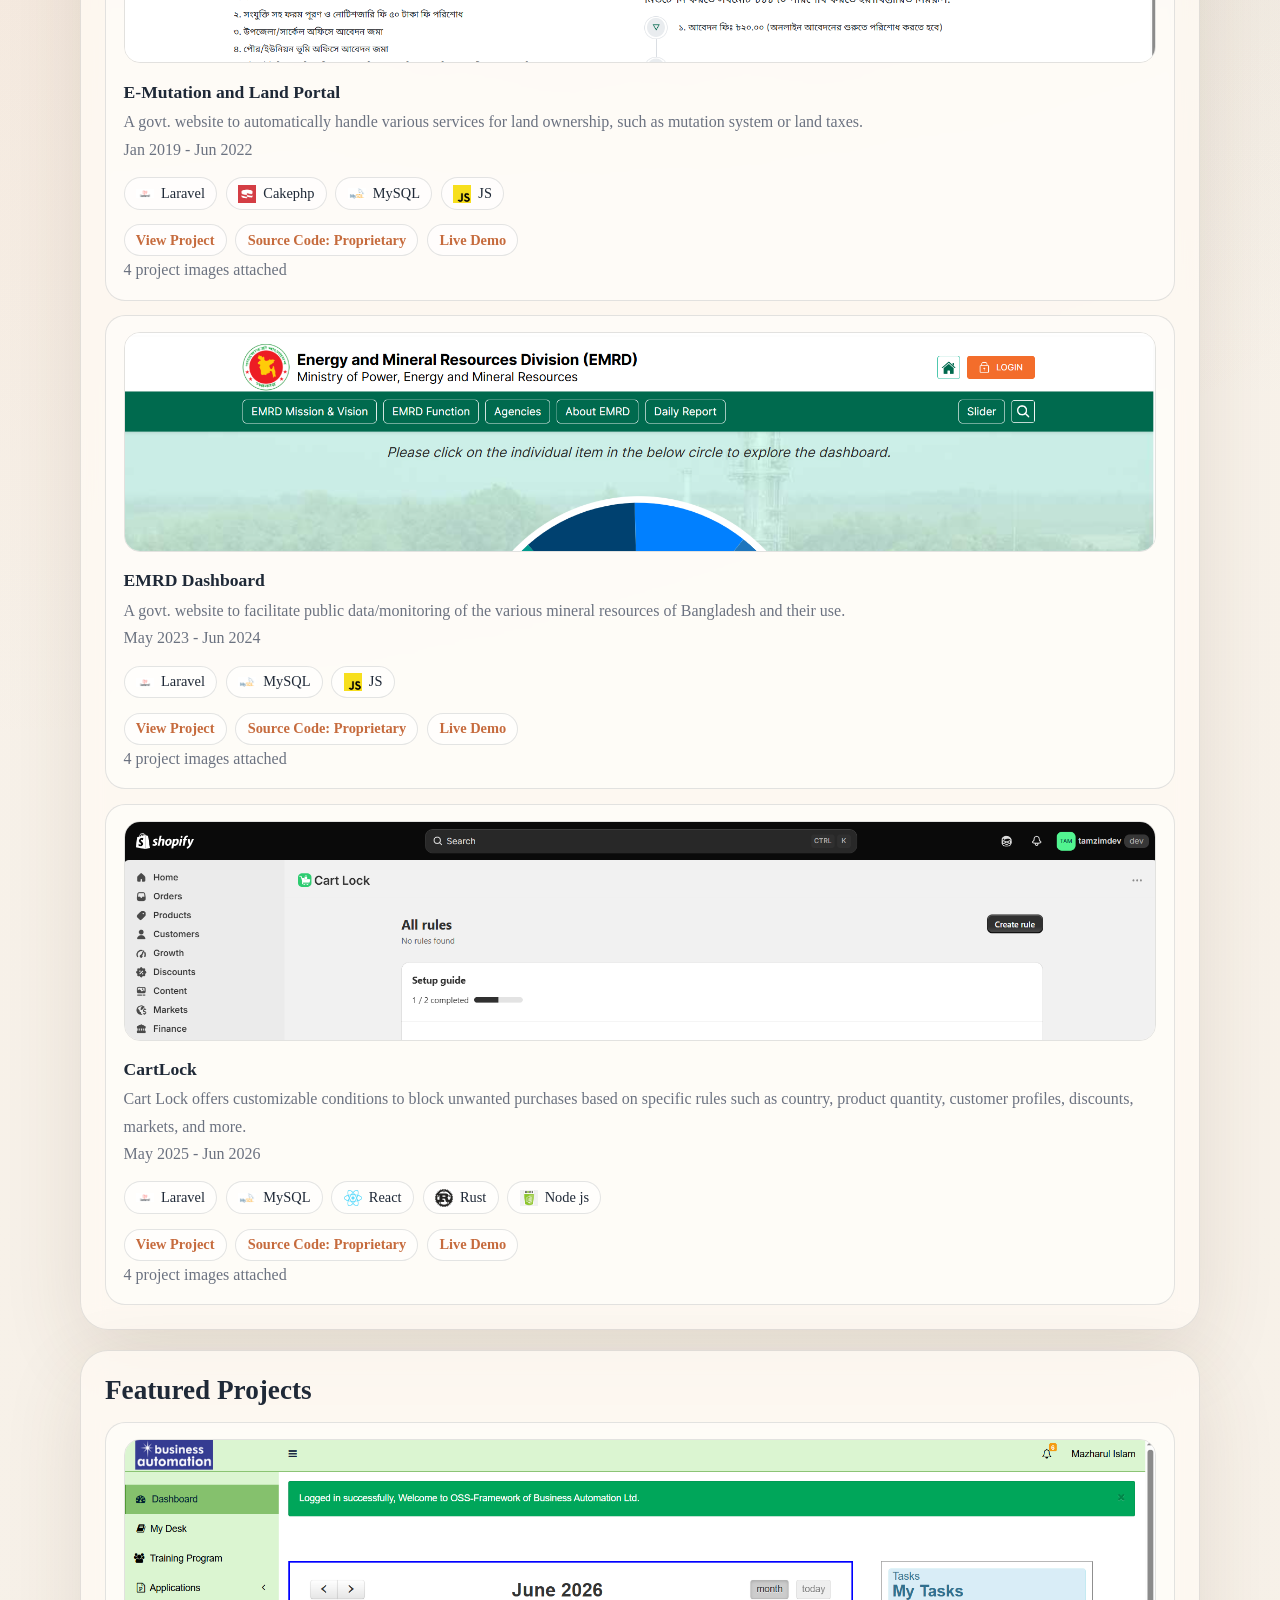
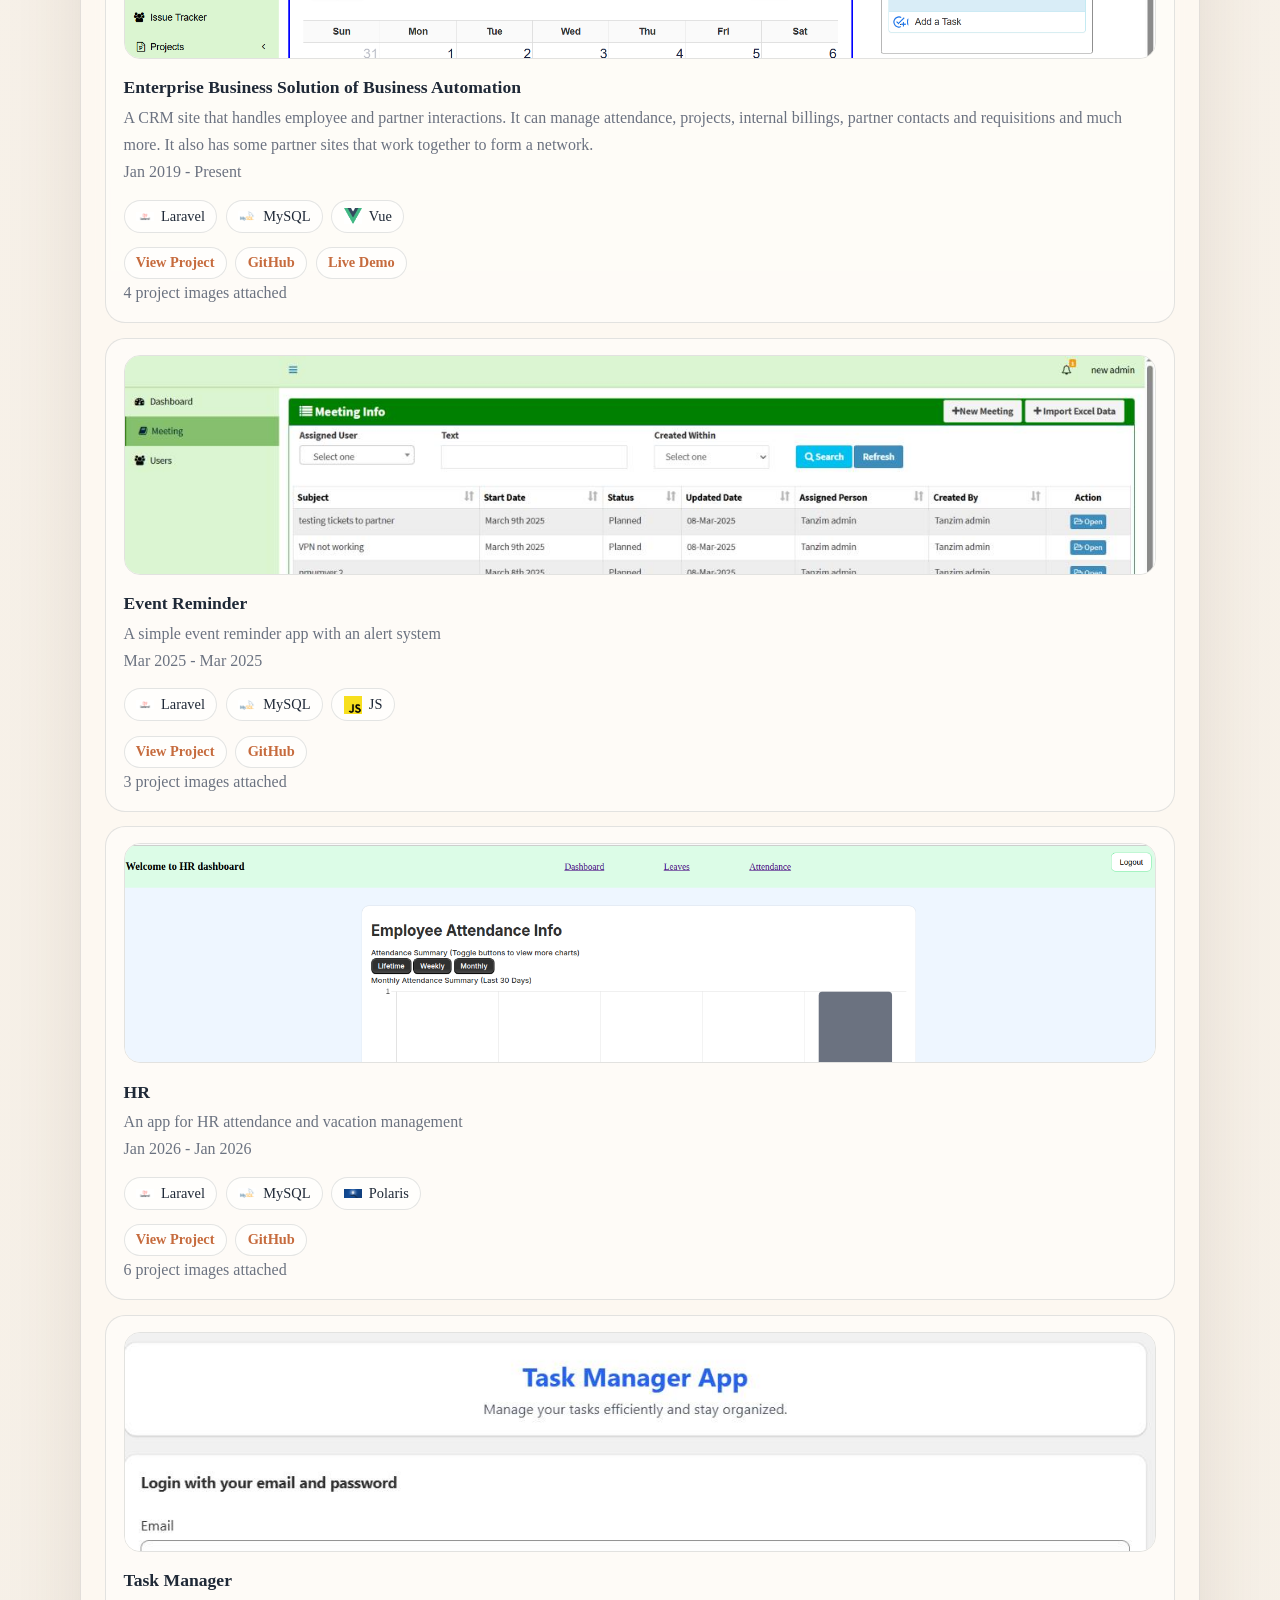
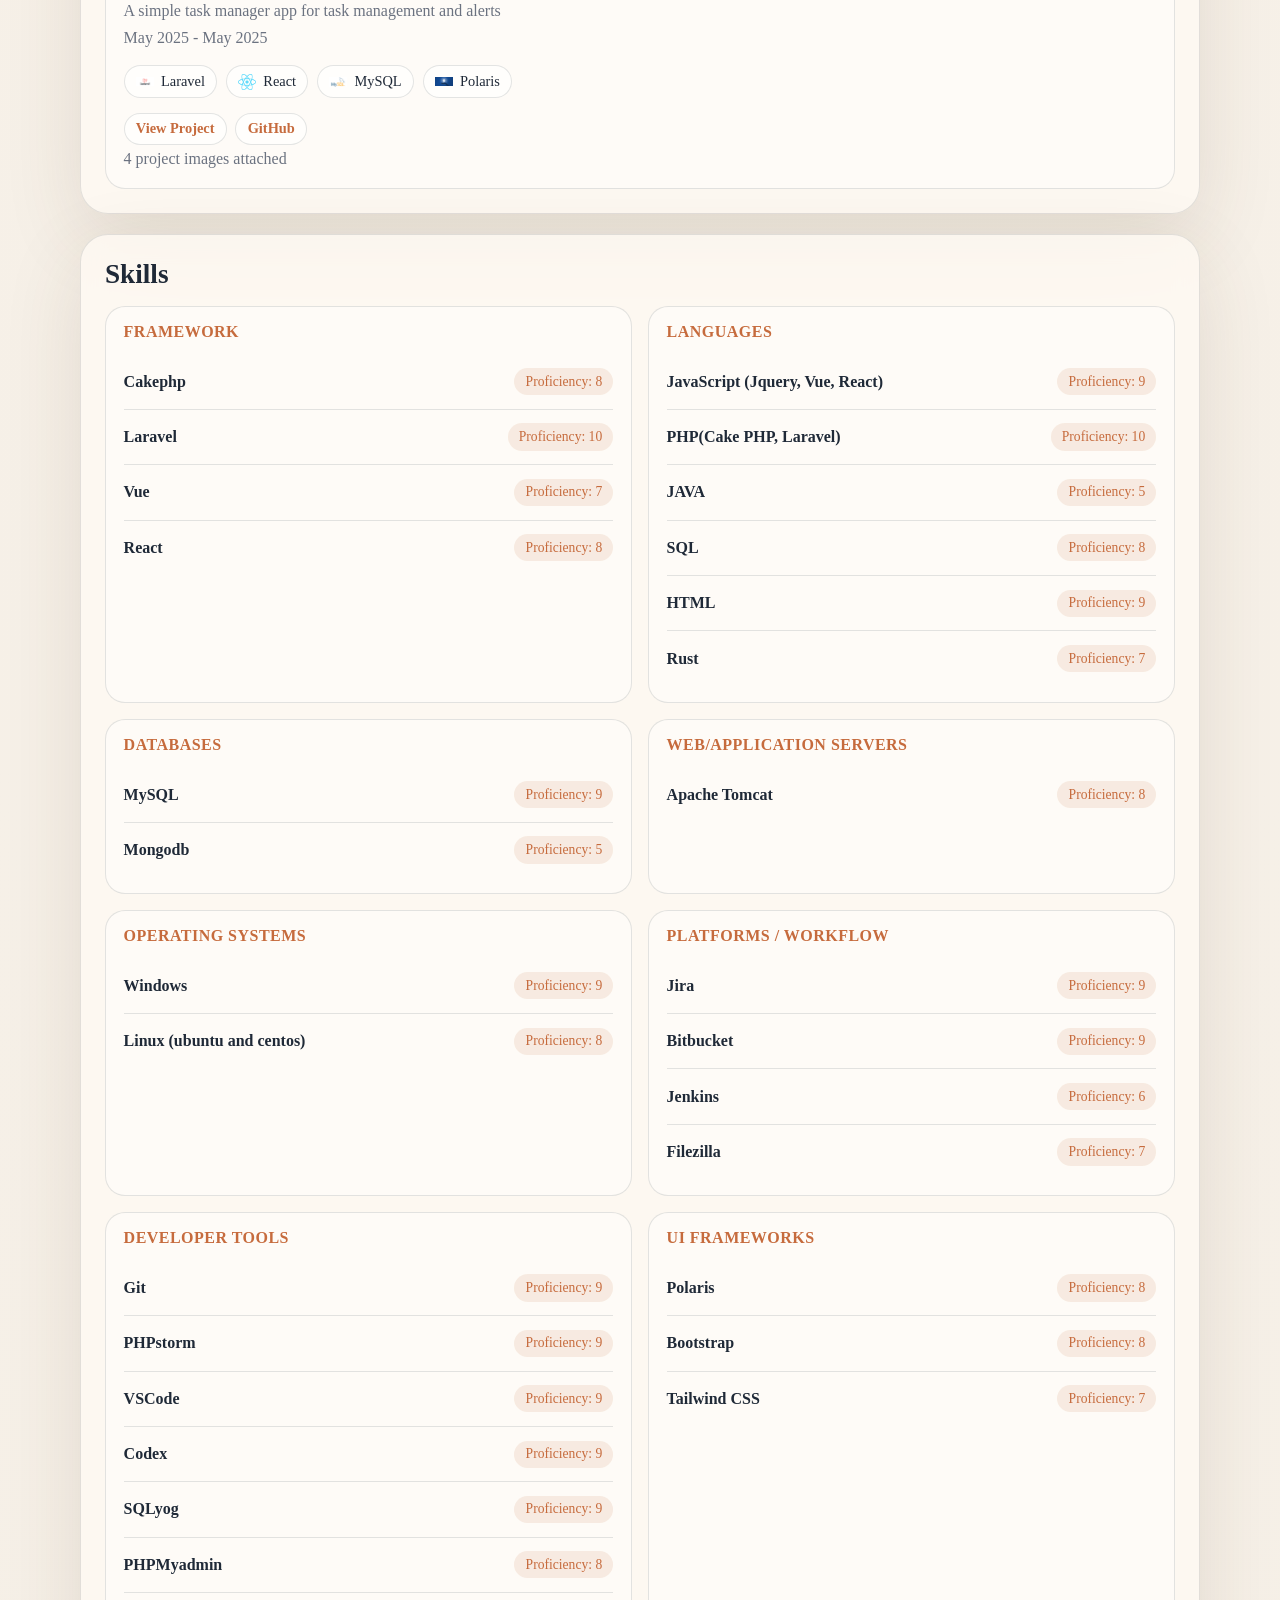
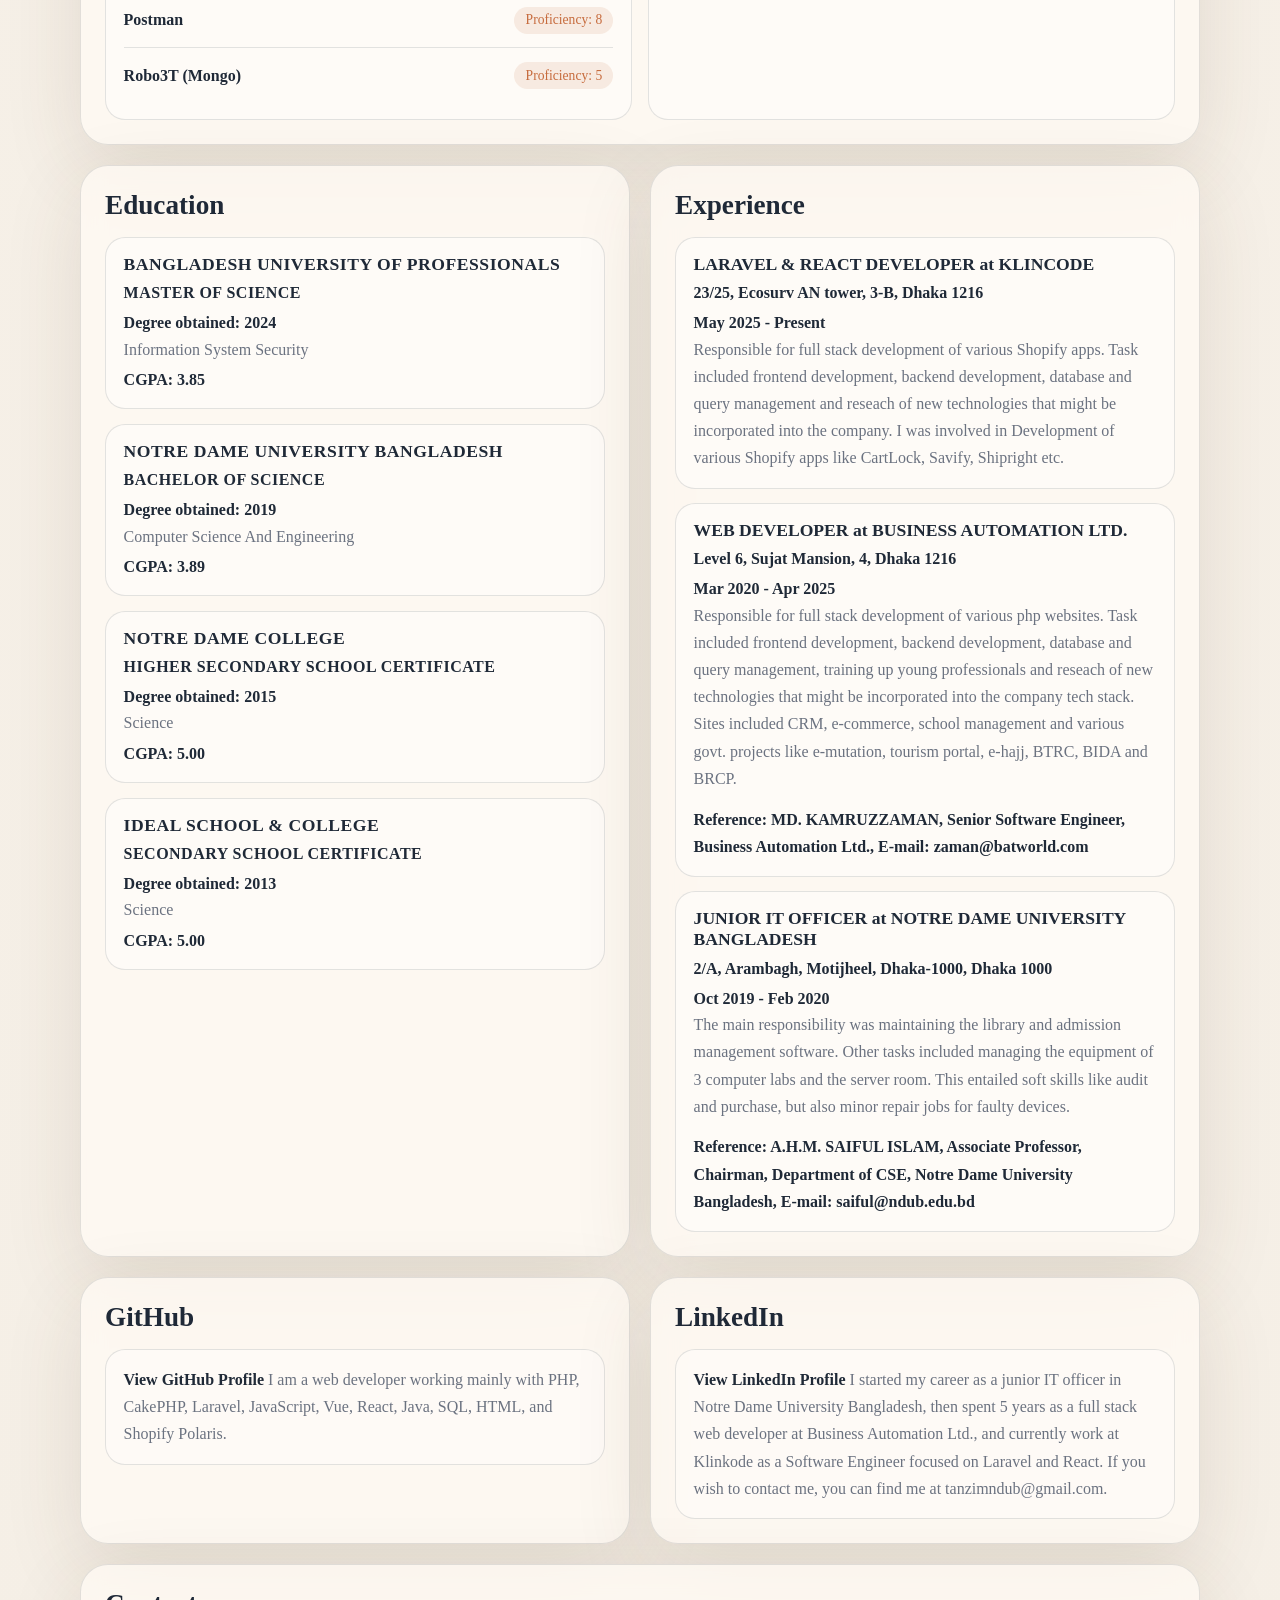
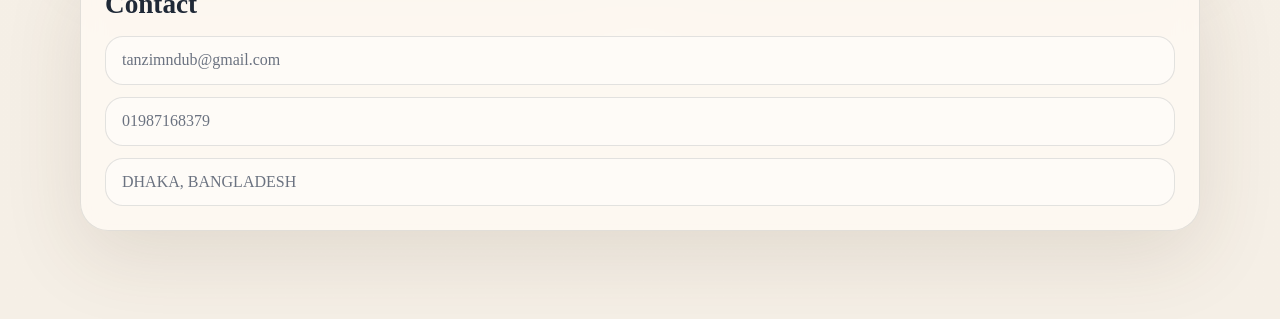
==== commit 22bfba15: "add cartlock" ====
--- a/index.html
+++ b/index.html
@@ -59,7 +59,7 @@
             <section class="content-grid">
                  <article class="section-card span-12" id="professional">
                     <h2>Professional Projects</h2>
-                    <div class="project-professional" id="projects-professional"></div>
+                    <div class="project-list" id="projects-professional"></div>
                 </article>
 
                 <article class="section-card span-12" id="projects">
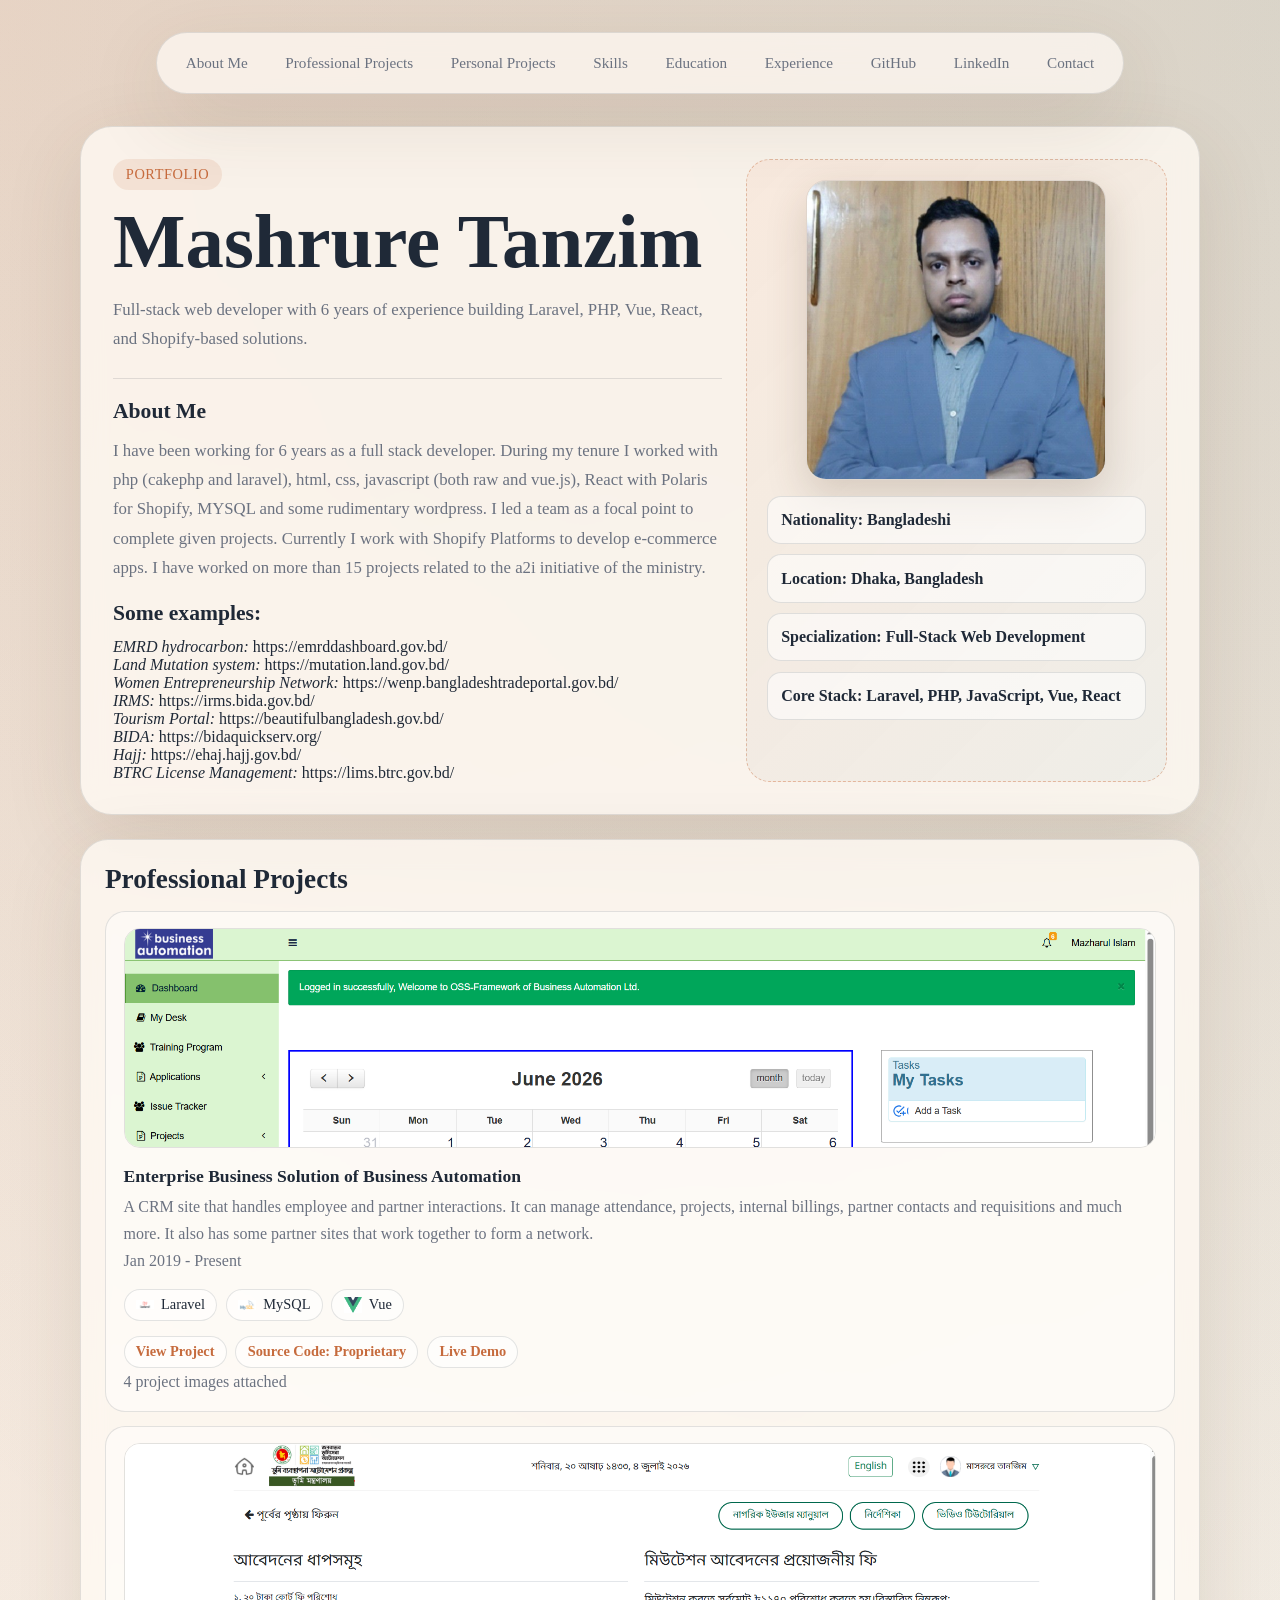
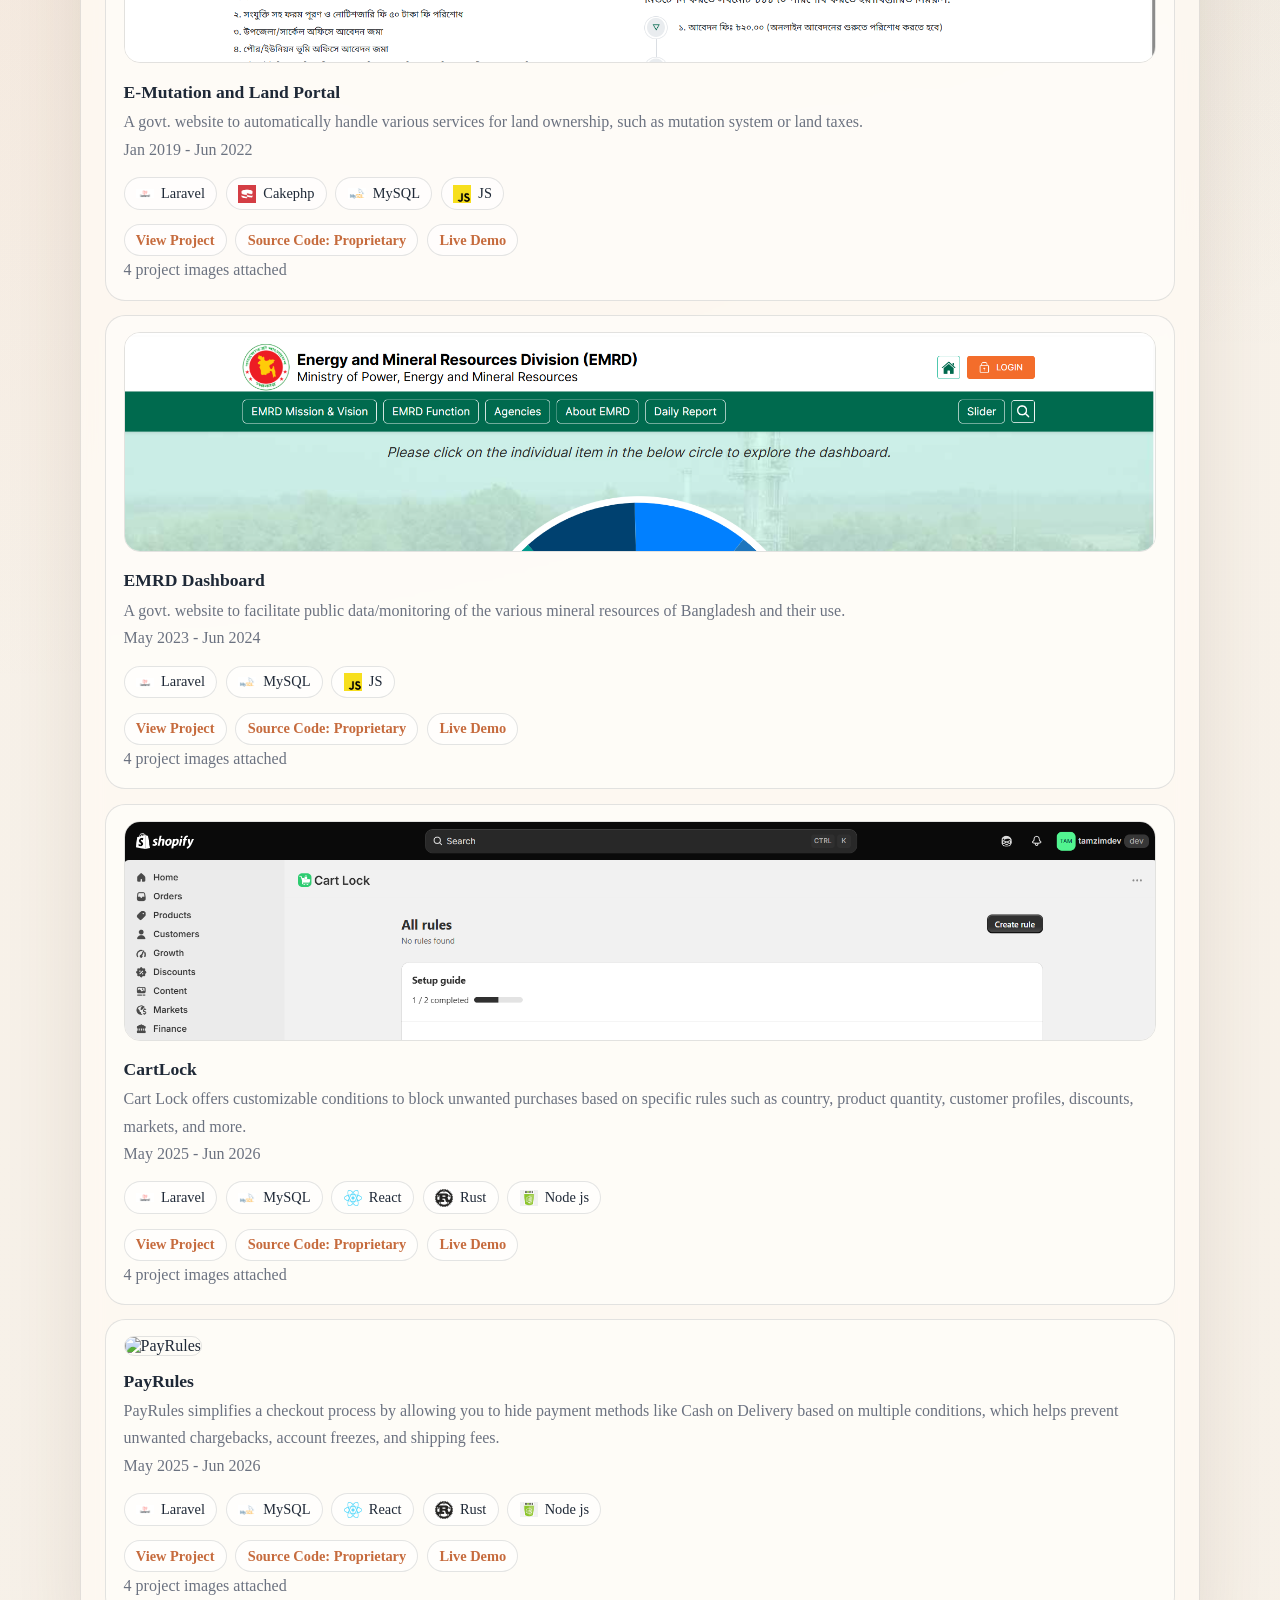
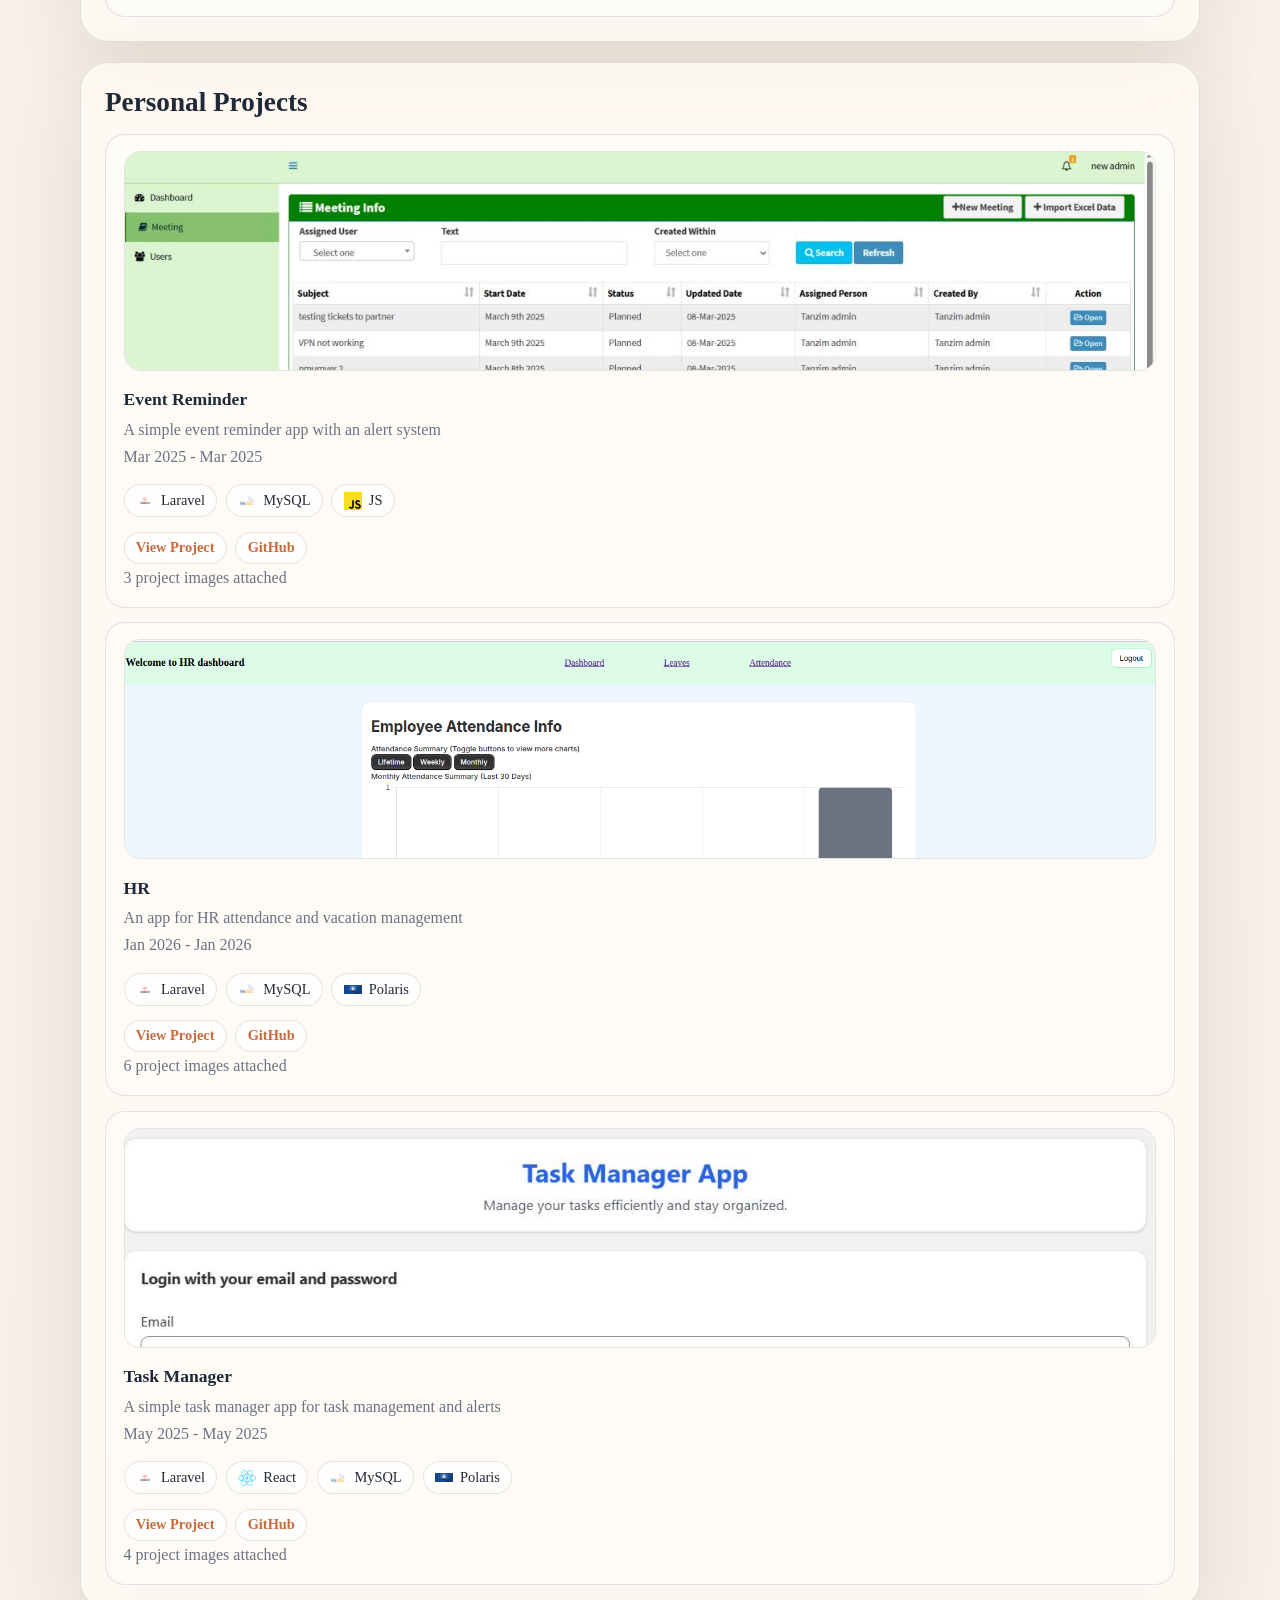
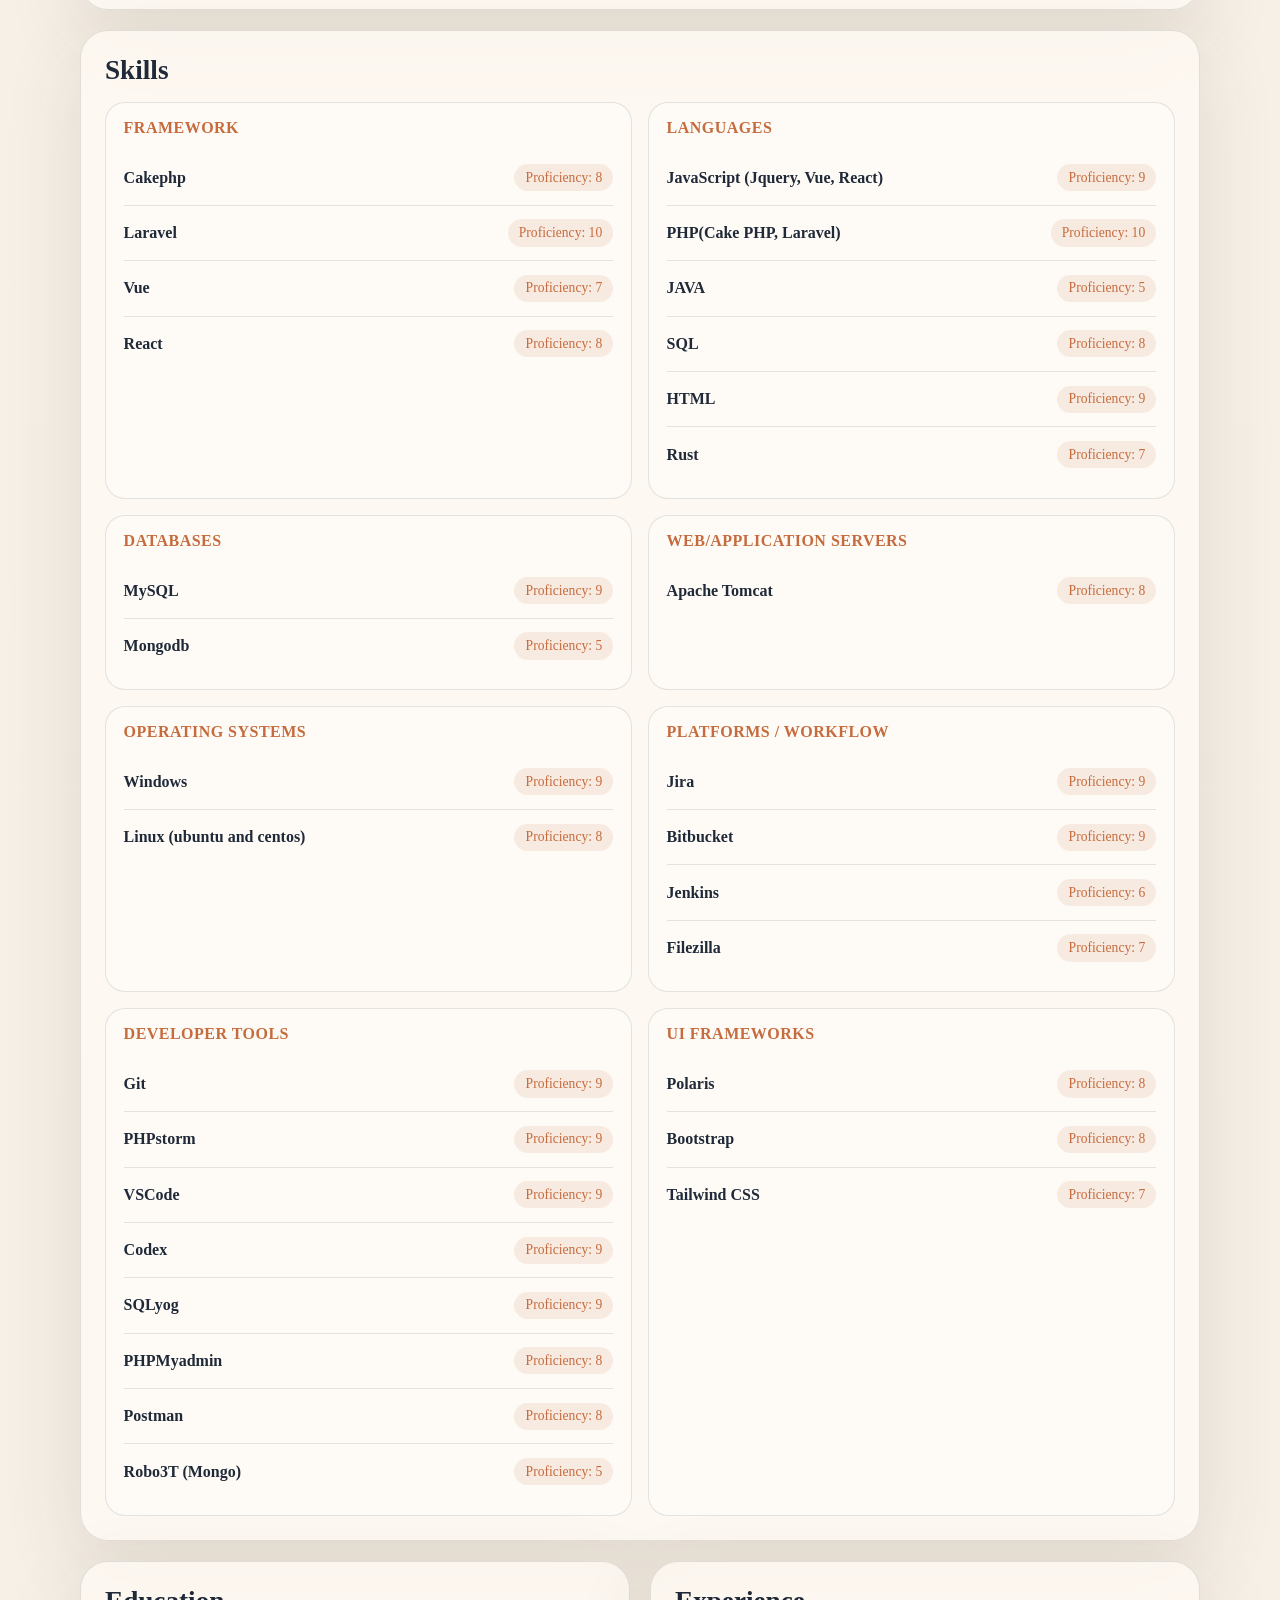
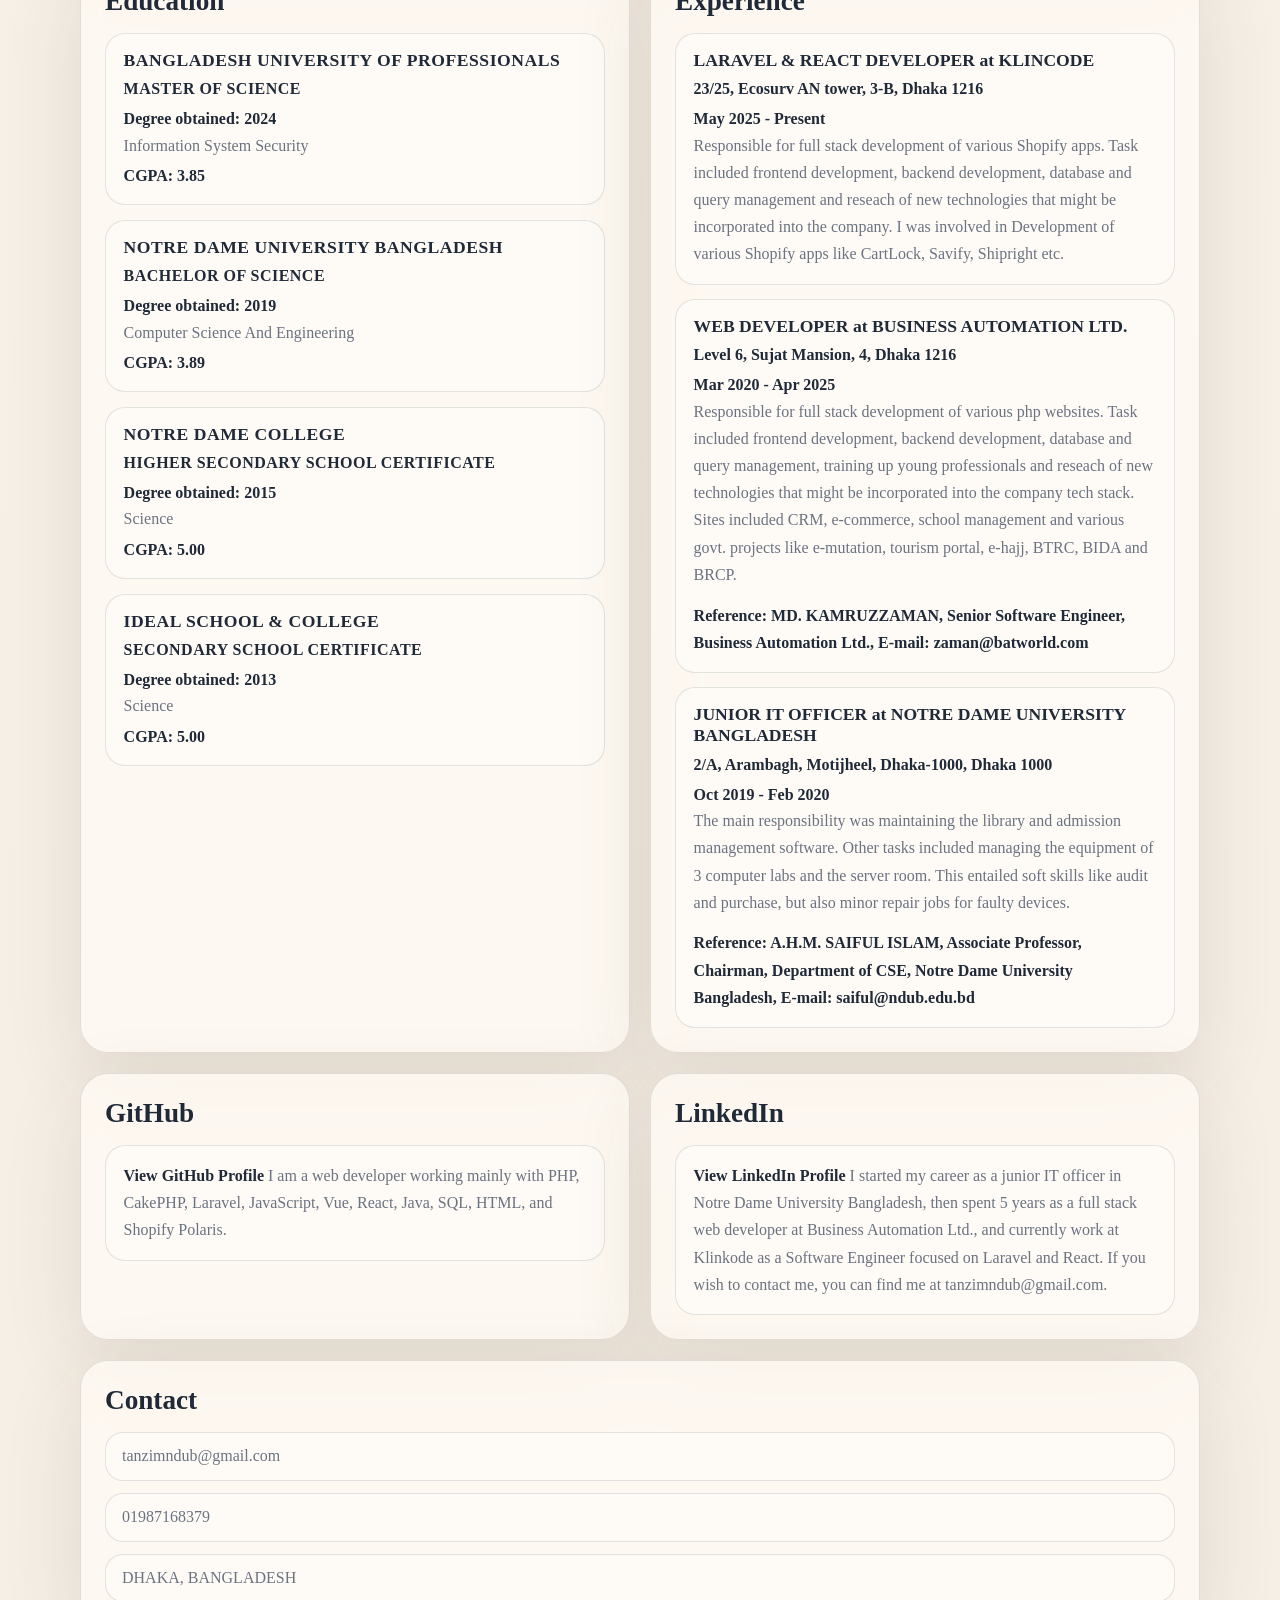
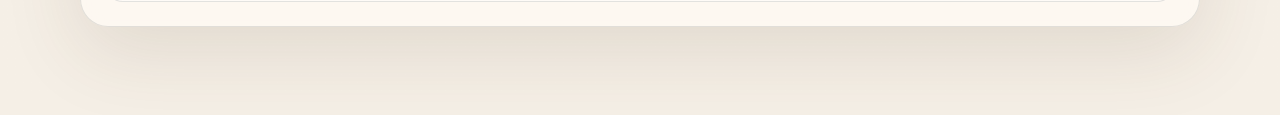
==== commit 4c47ef71: "add payrules" ====
--- a/index.html
+++ b/index.html
@@ -13,7 +13,7 @@
             <nav aria-label="Section navigation">
                 <a href="#about">About Me</a>
                 <a href="#professional">Professional Projects</a>
-                <a href="#projects">Featured Projects</a>
+                <a href="#projects">Personal Projects</a>
                 <a href="#skills">Skills</a>
                 <a href="#education">Education</a>
                 <a href="#experience">Experience</a>
@@ -63,7 +63,7 @@
                 </article>
 
                 <article class="section-card span-12" id="projects">
-                    <h2>Featured Projects</h2>
+                    <h2>Personal Projects</h2>
                     <div class="project-list" id="projects-list"></div>
                 </article>
 
